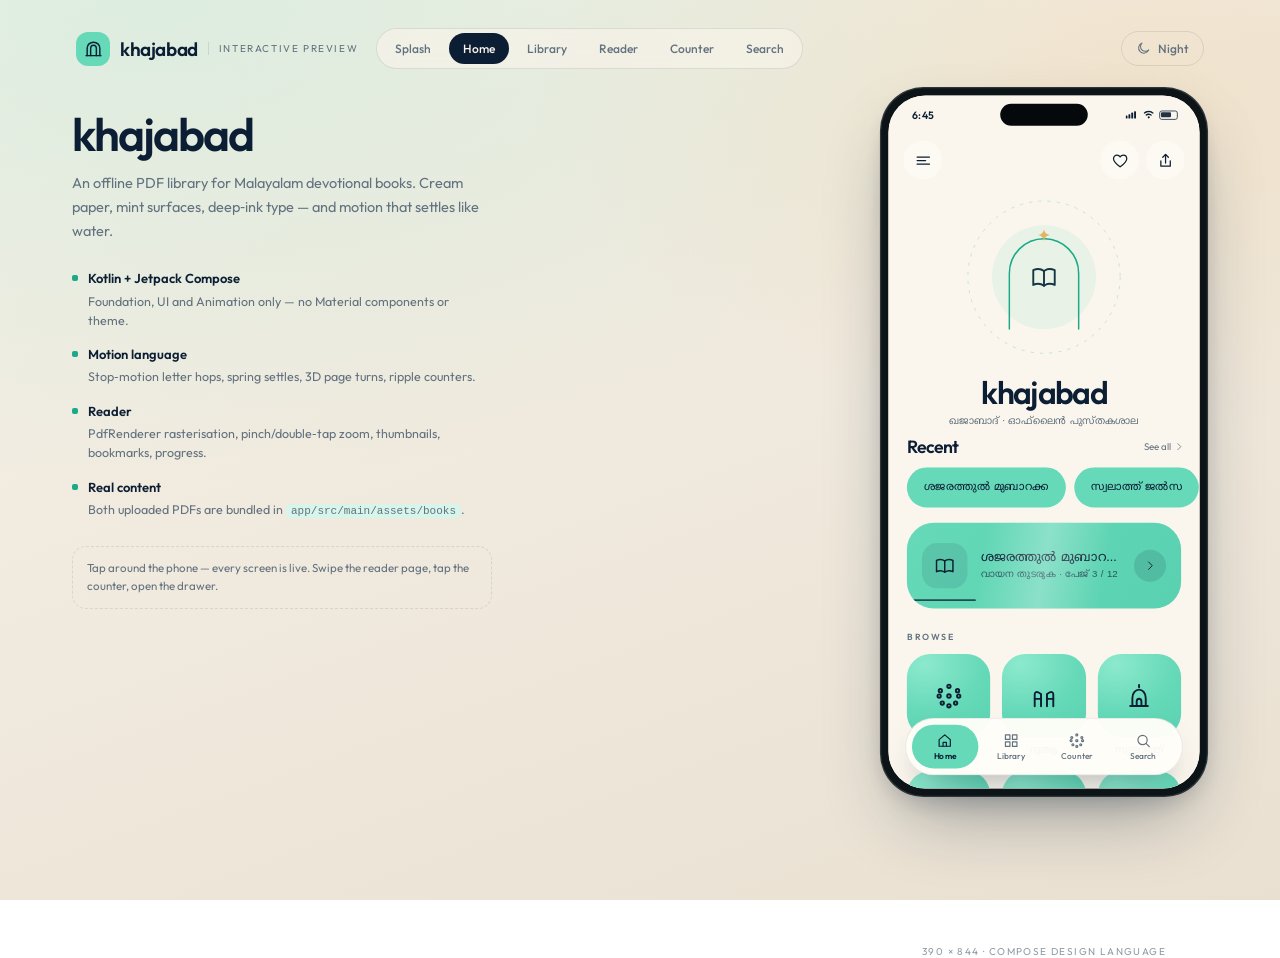
==== preview/index.html @ 1245b151 "khajabad: Compose PDF reader — design system, splash, home, library, reader, counter, search + inter" ====
<!DOCTYPE html>
<html lang="en">
<head>
<meta charset="utf-8" />
<meta name="viewport" content="width=device-width, initial-scale=1" />
<title>khajabad — interactive preview</title>
<link rel="stylesheet" href="styles.css" />
</head>
<body>

<div class="stage">
  <header class="topbar">
    <div class="brand">
      <span class="brand-mark" aria-hidden="true">
        <svg viewBox="0 0 24 24"><path d="M4 21V11.4C4 7.3 7.6 4 12 4s8 3.3 8 7.4V21"/><path d="M8.4 21v-9.2c0-2.2 1.6-4 3.6-4s3.6 1.8 3.6 4V21"/><path d="M2.6 21h18.8"/></svg>
      </span>
      <span class="brand-name">khajabad</span>
      <span class="brand-tag">interactive preview</span>
    </div>

    <nav class="screens" id="screenNav">
      <button data-screen="splash">Splash</button>
      <button data-screen="home" class="on">Home</button>
      <button data-screen="library">Library</button>
      <button data-screen="reader">Reader</button>
      <button data-screen="counter">Counter</button>
      <button data-screen="search">Search</button>
    </nav>

    <button class="theme-btn" id="themeBtn" title="Toggle theme">
      <svg viewBox="0 0 24 24"><path d="M20.4 14.2a8.4 8.4 0 1 1-10.9-10.9 7 7 0 0 0 10.9 10.9Z"/></svg>
      <span>Night</span>
    </button>
  </header>

  <div class="stage-body">
    <aside class="notes">
      <h1>khajabad</h1>
      <p class="lede">An offline PDF library for Malayalam devotional books. Cream paper, mint surfaces, deep‑ink type — and motion that settles like water.</p>

      <ul class="specs">
        <li><b>Kotlin + Jetpack Compose</b><span>Foundation, UI and Animation only — no Material components or theme.</span></li>
        <li><b>Motion language</b><span>Stop‑motion letter hops, spring settles, 3D page turns, ripple counters.</span></li>
        <li><b>Reader</b><span>PdfRenderer rasterisation, pinch/double‑tap zoom, thumbnails, bookmarks, progress.</span></li>
        <li><b>Real content</b><span>Both uploaded PDFs are bundled in <code>app/src/main/assets/books</code>.</span></li>
      </ul>

      <p class="hint">Tap around the phone — every screen is live. Swipe the reader page, tap the counter, open the drawer.</p>
    </aside>

    <div class="device-wrap">
      <div class="device" id="device">
        <div class="hardware-notch"></div>
        <div class="viewport" id="viewport">

          <div class="statusbar">
            <span class="time">6:45</span>
            <span class="sb-right">
              <svg viewBox="0 0 20 12" class="sb-icon"><rect x="0" y="7" width="3" height="5" rx="1"/><rect x="4.5" y="5" width="3" height="7" rx="1"/><rect x="9" y="2.5" width="3" height="9.5" rx="1"/><rect x="13.5" y="0.5" width="3" height="11.5" rx="1"/></svg>
              <svg viewBox="0 0 16 12" class="sb-icon"><path d="M8 10.6a1.3 1.3 0 1 0 0-2.6 1.3 1.3 0 0 0 0 2.6Zm0-4.4c1.2 0 2.3.4 3.2 1.2l1-1.1A6.5 6.5 0 0 0 8 4.4c-1.6 0-3.1.6-4.2 1.9l1 1.1c.9-.8 2-1.2 3.2-1.2Zm0-3.5c2.1 0 4 .8 5.4 2.1l1-1.1A9.5 9.5 0 0 0 8 .9C5.4.9 3 1.9 1.6 3.7l1 1.1C4 3.5 5.9 2.7 8 2.7Z"/></svg>
              <span class="battery"><i></i></span>
            </span>
          </div>

          <!-- ============================ SPLASH ============================ -->
          <section class="screen splash on" id="screen-splash">
            <div class="glow"></div>
            <div class="embers" id="embers"></div>
            <div class="splash-inner">
              <div class="mark">
                <svg class="mark-arch" viewBox="0 0 140 140">
                  <path class="arch-path" d="M29 126V66c0-22.6 18.3-41 41-41s41 18.4 41 41v60"/>
                  <circle class="halo" cx="70" cy="70" r="52"/>
                  <path class="sheen-path" d="M-30 130 L70 30 L170 130 Z"/>
                </svg>
                <svg class="mark-book" viewBox="0 0 24 24"><path d="M3 6.2c3.5-1.6 6.5-1.2 9 0.6 2.5-1.8 5.5-2.2 9-0.6v12.4c-3.5-1.6-6.5-1.2-9 0.6-2.5-1.8-5.5-2.2-9-0.6Z"/><path d="M12 6.8v12.4"/></svg>
                <svg class="mark-star" viewBox="0 0 24 24"><path d="M12 2.6c.9 5.5 3.9 8.5 9.4 9.4-5.5.9-8.5 3.9-9.4 9.4-.9-5.5-3.9-8.5-9.4-9.4 5.5-.9 8.5-3.9 9.4-9.4Z"/></svg>
              </div>
              <div class="wordmark" id="wordmark" aria-label="khajabad"></div>
              <div class="splash-sub mal">ഖജാബാദ്</div>
              <div class="splash-kicker">OFFLINE PDF LIBRARY</div>
            </div>
            <div class="splash-progress"><i></i></div>
          </section>

          <!-- ============================= HOME ============================= -->
          <section class="screen home" id="screen-home">
            <div class="appbar">
              <button class="icon-btn" id="menuBtn" aria-label="Menu">
                <svg viewBox="0 0 24 24"><path d="M3.6 7.2h16.8"/><path d="M3.6 12h11.6"/><path d="M3.6 16.8h16.8"/></svg>
              </button>
              <span class="spacer"></span>
              <button class="icon-btn" id="heartBtn" aria-label="Saved pages">
                <svg viewBox="0 0 24 24"><path d="M12 20.5c-3.4-2.6-9-6.6-9-11.1 0-2.8 2.1-4.9 4.8-4.9 1.8 0 3.4 1 4.2 2.5.8-1.5 2.4-2.5 4.2-2.5 2.7 0 4.8 2.1 4.8 4.9 0 4.5-5.6 8.5-9 11.1Z"/></svg>
              </button>
              <button class="icon-btn" id="shareBtn" aria-label="Share">
                <svg viewBox="0 0 24 24"><path d="M12 15.4V3.8"/><path d="M8.2 7.4 12 3.6l3.8 3.8"/><path d="M5.6 12.4v7.2h12.8v-7.2"/></svg>
              </button>
            </div>

            <div class="scroller" id="homeScroll">
              <div class="hero">
                <div class="hero-mark">
                  <svg class="hero-orbit" viewBox="0 0 280 280">
                    <circle cx="140" cy="140" r="123" class="orbit"/>
                    <path class="hero-halo" d="M140 140m-84 0a84 84 0 1 0 168 0a84 84 0 1 0-168 0"/>
                    <path class="hero-arch" d="M84 224V134c0-31 25-56 56-56s56 25 56 56v90" />
                  </svg>
                  <svg class="hero-book" viewBox="0 0 24 24"><path d="M3 6.2c3.5-1.6 6.5-1.2 9 .6 2.5-1.8 5.5-2.2 9-.6v12.4c-3.5-1.6-6.5-1.2-9 .6-2.5-1.8-5.5-2.2-9-.6Z"/><path d="M12 6.8v12.4"/></svg>
                  <svg class="hero-star" viewBox="0 0 24 24"><path d="M12 2.6c.9 5.5 3.9 8.5 9.4 9.4-5.5.9-8.5 3.9-9.4 9.4-.9-5.5-3.9-8.5-9.4-9.4 5.5-.9 8.5-3.9 9.4-9.4Z"/></svg>
                </div>
                <div class="hero-word">khajabad</div>
                <div class="hero-sub mal">ഖജാബാദ് · ഓഫ്‍ലൈൻ പുസ്തകശാല</div>
              </div>

              <div class="row-head">
                <h2>Recent</h2>
                <button class="link" data-go="library">See all
                  <svg viewBox="0 0 24 24"><path d="M9.4 5.4 16 12l-6.6 6.6"/></svg>
                </button>
              </div>

              <div class="chips" id="recentChips"></div>

              <div class="featured" id="featuredCard" data-book="shajarath">
                <div class="featured-icon">
                  <svg viewBox="0 0 24 24"><path d="M3 6.2c3.5-1.6 6.5-1.2 9 .6 2.5-1.8 5.5-2.2 9-.6v12.4c-3.5-1.6-6.5-1.2-9 .6-2.5-1.8-5.5-2.2-9-.6Z"/><path d="M12 6.8v12.4"/></svg>
                </div>
                <div class="featured-body">
                  <div class="featured-title mal" id="featuredTitle">ശജരത്തുൽ മുബാറക്ക</div>
                  <div class="featured-meta mal" id="featuredMeta">വായന തുടരുക · പേജ് 3 / 12</div>
                </div>
                <div class="featured-go">
                  <svg viewBox="0 0 24 24"><path d="M9.4 5.4 16 12l-6.6 6.6"/></svg>
                </div>
                <i class="featured-progress" id="featuredProgress"></i>
              </div>

              <div class="kicker">BROWSE</div>
              <div class="grid" id="categoryGrid"></div>

              <div class="foot">
                <svg viewBox="0 0 24 24" class="foot-star"><path d="M12 2.6c.9 5.5 3.9 8.5 9.4 9.4-5.5.9-8.5 3.9-9.4 9.4-.9-5.5-3.9-8.5-9.4-9.4 5.5-.9 8.5-3.9 9.4-9.4Z"/></svg>
                <div>KHAJABAD · ഓഫ്‍ലൈൻ വായന</div>
              </div>
            </div>
          </section>

          <!-- ============================ LIBRARY ============================ -->
          <section class="screen library" id="screen-library">
            <div class="scroller pad">
              <div class="lib-head">
                <div>
                  <h1>Library</h1>
                  <p class="mal">2 പുസ്തകങ്ങൾ · ഓഫ്‍ലൈൻ</p>
                </div>
                <button class="fab" id="importBtn" aria-label="Add PDF">
                  <svg viewBox="0 0 24 24"><path d="M12 5.4v13.2"/><path d="M5.4 12h13.2"/></svg>
                </button>
              </div>
              <div class="rule"></div>

              <button class="saved-card" data-go="bookmarks">
                <span class="saved-ico"><svg viewBox="0 0 24 24"><path d="M6.6 3.8h10.8v16.6L12 16.2l-5.4 4.2Z"/></svg></span>
                <span class="saved-body">
                  <b class="mal">സേവ് ചെയ്ത പേജുകൾ</b>
                  <em class="mal" id="savedCount">ഇനിയും ഒന്നും സേവ് ചെയ്തിട്ടില്ല</em>
                </span>
                <svg viewBox="0 0 24 24" class="chev"><path d="M9.4 5.4 16 12l-6.6 6.6"/></svg>
              </button>

              <div id="libList"></div>

              <button class="import-card" id="importCard">
                <span class="import-ico"><svg viewBox="0 0 24 24"><path d="M12 5.4v13.2"/><path d="M5.4 12h13.2"/></svg></span>
                <span>
                  <b class="mal">PDF ചേർക്കുക</b>
                  <em class="mal">ഫോണിൽ നിന്ന് ഒരു പുസ്തകം തിരഞ്ഞെടുക്കുക</em>
                </span>
              </button>
            </div>
          </section>

          <!-- ============================= READER ============================= -->
          <section class="screen reader" id="screen-reader">
            <div class="reader-top" id="readerTop">
              <button class="r-btn" id="readerBack" aria-label="Back">
                <svg viewBox="0 0 24 24"><path d="M14.4 4.6 6.8 12l7.6 7.4"/></svg>
              </button>
              <div class="reader-title">
                <b class="mal" id="readerBookTitle">ശജരത്തുൽ മുബാറക്ക</b>
                <em id="readerPageLabel">പേജ് 3 / 12</em>
              </div>
              <button class="r-btn" id="bookmarkBtn" aria-label="Bookmark">
                <svg viewBox="0 0 24 24"><path d="M6.6 3.8h10.8v16.6L12 16.2l-5.4 4.2Z"/></svg>
              </button>
              <button class="r-btn" id="nightBtn" aria-label="Night mode">
                <svg viewBox="0 0 24 24"><circle cx="12" cy="12" r="4.4"/><path d="M12 2.8v2M12 19.2v2M2.8 12h2M19.2 12h2M5.6 5.6l1.4 1.4M17 17l1.4 1.4M18.4 5.6 17 7M7 17l-1.4 1.4"/></svg>
              </button>
              <button class="r-btn" id="thumbsBtn" aria-label="Pages">
                <svg viewBox="0 0 24 24"><path d="M3.8 3.8h6.4v6.4H3.8zM13.8 3.8h6.4v6.4h-6.4zM3.8 13.8h6.4v6.4H3.8zM13.8 13.8h6.4v6.4h-6.4z"/></svg>
              </button>
            </div>

            <div class="page-stage" id="pageStage">
              <div class="page-card" id="pageCard">
                <img id="pageImg" alt="book page" />
                <div class="page-shine"></div>
              </div>
            </div>

            <div class="reader-bottom" id="readerBottom">
              <div class="reader-controls">
                <button class="r-btn round" id="prevBtn" aria-label="Previous">
                  <svg viewBox="0 0 24 24"><path d="M14.4 4.6 6.8 12l7.6 7.4"/></svg>
                </button>
                <div class="scrub" id="scrub">
                  <span class="scrub-track"></span>
                  <span class="scrub-fill" id="scrubFill"></span>
                  <span class="scrub-thumb" id="scrubThumb"></span>
                </div>
                <button class="r-btn round" id="nextBtn" aria-label="Next">
                  <svg viewBox="0 0 24 24"><path d="M9.4 5.4 16 12l-6.6 6.6"/></svg>
                </button>
              </div>
              <div class="reader-meta">
                <span id="readerFoot">SWALATH JALSAH · പേജ് 3 / 12</span>
              </div>
            </div>

            <div class="reader-progress"><i id="readerProgress"></i></div>
          </section>

          <!-- ============================ COUNTER ============================ -->
          <section class="screen counter" id="screen-counter">
            <div class="scroller pad">
              <div class="lib-head">
                <div>
                  <h1>Counter</h1>
                  <p class="mal">ദിക്ർ കൗണ്ടർ · ഓഫ്‍ലൈൻ</p>
                </div>
                <button class="icon-btn soft" id="resetBtn" aria-label="Reset">
                  <svg viewBox="0 0 24 24"><path d="M19.6 12a7.6 7.6 0 1 1-3-6.1"/><path d="M6.4 2.6v3.8h3.8"/></svg>
                </button>
              </div>

              <div class="count-stage">
                <svg class="count-ring" viewBox="0 0 292 292">
                  <circle cx="146" cy="146" r="115" class="ring-glow"/>
                  <circle cx="146" cy="146" r="115" class="ring-track"/>
                  <circle cx="146" cy="146" r="115" class="ring-fill" id="ringFill"/>
                </svg>
                <div class="ripples" id="ripples"></div>
                <button class="tap-surface" id="tapSurface">
                  <span class="count-num" id="countNum">0</span>
                  <span class="count-sub" id="countSub">0 / 33</span>
                  <span class="tap-hint mal">ടാപ്പ് ചെയ്യുക</span>
                </button>
              </div>

              <div class="cycle-label mal" id="cycleLabel">സൈക്കിൾ 1 · 33 എണ്ണം</div>

              <div class="presets" id="presets">
                <button data-target="33" class="on">33</button>
                <button data-target="99">99</button>
                <button data-target="100">100</button>
                <button data-target="0">∞</button>
              </div>

              <div class="counter-actions">
                <button class="action" id="undoBtn">
                  <svg viewBox="0 0 24 24"><path d="M5.4 12h13.2"/></svg>
                  <span class="mal">ഒന്ന് കുറയ്ക്കുക</span>
                </button>
                <button class="action filled" id="resetBtn2">
                  <svg viewBox="0 0 24 24"><path d="M19.6 12a7.6 7.6 0 1 1-3-6.1"/><path d="M6.4 2.6v3.8h3.8"/></svg>
                  <span class="mal">പുനഃസജ്ജമാക്കുക</span>
                </button>
              </div>
            </div>
          </section>

          <!-- ============================= SEARCH ============================= -->
          <section class="screen search" id="screen-search">
            <div class="scroller pad">
              <h1>Search</h1>
              <p class="mal muted">പുസ്തകങ്ങൾ, പേജുകൾ, ബുക്ക്മാർക്കുകൾ</p>

              <div class="search-field" id="searchField">
                <svg viewBox="0 0 24 24"><circle cx="11" cy="11" r="6.6"/><path d="M15.9 15.9 20.6 20.6"/></svg>
                <input id="searchInput" class="mal" placeholder="തിരയുക…" autocomplete="off" />
                <button class="clear-btn" id="clearSearch" aria-label="Clear">
                  <svg viewBox="0 0 24 24"><path d="M5.6 5.6 18.4 18.4"/><path d="M18.4 5.6 5.6 18.4"/></svg>
                </button>
              </div>

              <div id="searchBody"></div>
            </div>
          </section>

          <!-- ============================ BOOKMARKS ============================ -->
          <section class="screen bookmarks" id="screen-bookmarks">
            <div class="scroller pad">
              <div class="lib-head">
                <div class="with-back">
                  <button class="icon-btn soft" data-go="library" aria-label="Back">
                    <svg viewBox="0 0 24 24"><path d="M14.4 4.6 6.8 12l7.6 7.4"/></svg>
                  </button>
                  <div>
                    <h1 class="small-h">Saved pages</h1>
                    <p class="mal muted" id="bmCount">0 ബുക്ക്മാർക്കുകൾ</p>
                  </div>
                </div>
              </div>
              <div id="bookmarkList"></div>
            </div>
          </section>

          <!-- ======================= BOTTOM BAR ======================= -->
          <nav class="tabbar" id="tabbar">
            <span class="tab-indicator" id="tabIndicator"></span>
            <button data-tab="home" class="tab on">
              <svg viewBox="0 0 24 24"><path d="M4 10.6 12 3.8l8 6.8V20H4Z"/><path d="M9.6 20v-5.6h4.8V20"/></svg>
              <span>Home</span>
            </button>
            <button data-tab="library" class="tab">
              <svg viewBox="0 0 24 24"><path d="M3.8 3.8h6.4v6.4H3.8zM13.8 3.8h6.4v6.4h-6.4zM3.8 13.8h6.4v6.4H3.8zM13.8 13.8h6.4v6.4h-6.4z"/></svg>
              <span>Library</span>
            </button>
            <button data-tab="counter" class="tab">
              <svg viewBox="0 0 24 24"><circle cx="12" cy="3.8" r="1.4"/><circle cx="19.2" cy="7.5" r="1.4"/><circle cx="20.2" cy="12" r="1.4"/><circle cx="17.6" cy="17.9" r="1.4"/><circle cx="12" cy="20.2" r="1.4"/><circle cx="6.4" cy="17.9" r="1.4"/><circle cx="3.8" cy="12" r="1.4"/><circle cx="4.8" cy="7.5" r="1.4"/><circle cx="12" cy="12" r="1.5"/></svg>
              <span>Counter</span>
            </button>
            <button data-tab="search" class="tab">
              <svg viewBox="0 0 24 24"><circle cx="11" cy="11" r="6.6"/><path d="M15.9 15.9 20.6 20.6"/></svg>
              <span>Search</span>
            </button>
          </nav>

          <!-- ======================= DRAWER ======================= -->
          <div class="drawer-scrim" id="drawerScrim"></div>
          <aside class="drawer" id="drawer">
            <div class="drawer-brand">
              <span class="drawer-mark"><svg viewBox="0 0 24 24"><path d="M3 6.2c3.5-1.6 6.5-1.2 9 .6 2.5-1.8 5.5-2.2 9-.6v12.4c-3.5-1.6-6.5-1.2-9 .6-2.5-1.8-5.5-2.2-9-.6Z"/><path d="M12 6.8v12.4"/></svg></span>
              <span>
                <b>khajabad</b>
                <em class="mal">ഓഫ്‍ലൈൻ പുസ്തകശാല</em>
              </span>
            </div>
            <div class="kicker tiny">LIBRARY</div>
            <button class="drawer-item on" data-go="home">
              <span class="di-ico"><svg viewBox="0 0 24 24"><path d="M4 10.6 12 3.8l8 6.8V20H4Z"/><path d="M9.6 20v-5.6h4.8V20"/></svg></span>
              <span class="di-body"><b>Home</b><em class="mal">ഹോം</em></span>
              <i class="dot"></i>
            </button>
            <button class="drawer-item" data-go="library">
              <span class="di-ico"><svg viewBox="0 0 24 24"><path d="M3.8 3.8h6.4v6.4H3.8zM13.8 3.8h6.4v6.4h-6.4zM3.8 13.8h6.4v6.4H3.8zM13.8 13.8h6.4v6.4h-6.4z"/></svg></span>
              <span class="di-body"><b>Library</b><em class="mal">2 പുസ്തകങ്ങൾ</em></span>
            </button>
            <button class="drawer-item" data-go="bookmarks">
              <span class="di-ico"><svg viewBox="0 0 24 24"><path d="M6.6 3.8h10.8v16.6L12 16.2l-5.4 4.2Z"/></svg></span>
              <span class="di-body"><b>Saved pages</b><em class="mal">ബുക്ക്മാർക്കുകൾ</em></span>
            </button>
            <button class="drawer-item" data-go="counter">
              <span class="di-ico"><svg viewBox="0 0 24 24"><circle cx="12" cy="3.8" r="1.4"/><circle cx="19.2" cy="7.5" r="1.4"/><circle cx="20.2" cy="12" r="1.4"/><circle cx="17.6" cy="17.9" r="1.4"/><circle cx="12" cy="20.2" r="1.4"/><circle cx="6.4" cy="17.9" r="1.4"/><circle cx="3.8" cy="12" r="1.4"/><circle cx="4.8" cy="7.5" r="1.4"/></svg></span>
              <span class="di-body"><b>Counter</b><em class="mal">ദിക്ർ കൗണ്ടർ</em></span>
            </button>
            <button class="drawer-item" data-go="search">
              <span class="di-ico"><svg viewBox="0 0 24 24"><circle cx="11" cy="11" r="6.6"/><path d="M15.9 15.9 20.6 20.6"/></svg></span>
              <span class="di-body"><b>Search</b><em class="mal">വേഗത്തിൽ കണ്ടെത്തുക</em></span>
            </button>

            <div class="rule"></div>

            <button class="drawer-toggle" id="drawerNight">
              <svg viewBox="0 0 24 24" class="di-ico-svg"><path d="M20.4 14.2a8.4 8.4 0 1 1-10.9-10.9 7 7 0 0 0 10.9 10.9Z"/></svg>
              <span>Night reading</span>
              <span class="switch" id="drawerSwitch"><i></i></span>
            </button>

            <span class="spacer-flex"></span>

            <div class="drawer-foot">
              <div class="df-head">
                <svg viewBox="0 0 24 24"><path d="M12 2.6c.9 5.5 3.9 8.5 9.4 9.4-5.5.9-8.5 3.9-9.4 9.4-.9-5.5-3.9-8.5-9.4-9.4 5.5-.9 8.5-3.9 9.4-9.4Z"/></svg>
                khajabad · v1.0
              </div>
              <p class="mal">ഇന്റർനെറ്റ് ഇല്ലാതെയും വായിക്കാം. നിങ്ങളുടെ പുസ്തകങ്ങൾ ഫോണിൽ തന്നെ സുരക്ഷിതം.</p>
            </div>
          </aside>

          <!-- ======================= THUMBNAIL SHEET ======================= -->
          <div class="sheet-scrim" id="sheetScrim"></div>
          <div class="sheet" id="sheet">
            <div class="sheet-head">
              <b class="mal">പേജുകൾ</b>
              <span id="sheetCount">12</span>
            </div>
            <div class="thumbs" id="thumbs"></div>
          </div>

          <div class="toast" id="toast"></div>
        </div>
      </div>
      <p class="device-caption">390 × 844 · Compose design language</p>
    </div>
  </div>
</div>

<script src="app.js"></script>
</body>
</html>
---- preview/styles.css ----
/* ============================================================
   khajabad — design system preview
   Hand-written CSS, no frameworks, no Material.
   ============================================================ */

@font-face {
  font-family: 'Outfit';
  src: url('fonts/outfit-var.woff2') format('woff2');
  font-weight: 100 900;
  font-display: swap;
}
@font-face {
  font-family: 'Mal';
  src: url('fonts/noto-malayalam-var.woff2') format('woff2');
  font-weight: 100 900;
  font-display: swap;
}
@font-face {
  font-family: 'MalLat';
  src: url('fonts/noto-latin-var.woff2') format('woff2');
  font-weight: 100 900;
  font-display: swap;
}

:root {
  --paper: #fbf6ed;
  --paper-alt: #f4ecdf;
  --card: #fffdf8;
  --ink: #0b1e33;
  --ink-soft: #63727f;
  --mint: #65d9b8;
  --mint-deep: #1ba98a;
  --mint-soft: #d7f5ea;
  --gold: #e5b364;
  --line: rgba(11, 30, 51, 0.09);
  --on-mint: #0b1e33;
  --scrim: #04121a;
  --stage-a: #f7f2e9;
  --stage-b: #e9e0d1;
  --stage-ink: #0b1e33;
  --stage-soft: #63727f;
  --hair: rgba(11, 30, 51, 0.10);
  --shadow: 0 40px 90px -30px rgba(11, 30, 51, 0.45), 0 12px 30px -12px rgba(11, 30, 51, 0.25);
  --spring: cubic-bezier(0.22, 1, 0.36, 1);
  --snap: cubic-bezier(0.4, 0, 0.2, 1);
}

html.dark {
  --paper: #07151a;
  --paper-alt: #0b2028;
  --card: #0e2530;
  --ink: #f3efe5;
  --ink-soft: #9aaeb2;
  --mint: #5fd8b6;
  --mint-deep: #3ad6ae;
  --mint-soft: #103a33;
  --gold: #eac57d;
  --line: rgba(255, 255, 255, 0.12);
  --stage-a: #0a1419;
  --stage-b: #050c10;
  --stage-ink: #f3efe5;
  --stage-soft: #8fa3a8;
  --hair: rgba(255, 255, 255, 0.12);
  --shadow: 0 50px 100px -40px rgba(0, 0, 0, 0.85);
}

* { box-sizing: border-box; -webkit-tap-highlight-color: transparent; }

html, body {
  margin: 0;
  min-height: 100%;
  font-family: 'Outfit', system-ui, -apple-system, sans-serif;
  color: var(--stage-ink);
  background:
    radial-gradient(120% 90% at 12% 0%, rgba(101, 217, 184, 0.18), transparent 60%),
    radial-gradient(90% 70% at 90% 10%, rgba(229, 179, 100, 0.16), transparent 55%),
    linear-gradient(160deg, var(--stage-a), var(--stage-b));
  background-attachment: fixed;
  transition: background 0.5s var(--snap), color 0.4s;
}

.mal { font-family: 'Mal', 'Noto Sans Malayalam', sans-serif; }
.muted { color: var(--ink-soft); }
.spacer { flex: 1; }
.spacer-flex { flex: 1; }
button { font: inherit; color: inherit; border: 0; background: none; padding: 0; cursor: pointer; }
svg { fill: none; stroke: currentColor; stroke-width: 1.7; stroke-linecap: round; stroke-linejoin: round; }

/* ------------------------------------------------------------ stage */

.stage { max-width: 1180px; margin: 0 auto; padding: 22px 22px 40px; }

.topbar {
  display: flex;
  align-items: center;
  gap: 18px;
  padding: 6px 4px 18px;
  flex-wrap: wrap;
}

.brand { display: flex; align-items: center; gap: 10px; }
.brand-mark {
  width: 34px; height: 34px; border-radius: 12px;
  background: var(--mint); color: var(--on-mint);
  display: grid; place-items: center;
}
.brand-mark svg { width: 19px; height: 19px; stroke-width: 1.8; }
.brand-name { font-weight: 600; letter-spacing: -0.4px; font-size: 19px; }
.brand-tag {
  font-size: 10px; letter-spacing: 1.6px; text-transform: uppercase;
  color: var(--stage-soft); padding-left: 10px; border-left: 1px solid var(--hair);
}

.screens {
  display: flex; gap: 4px; padding: 4px;
  border-radius: 100px; border: 1px solid var(--hair);
  background: var(--stage-a);
  background: color-mix(in srgb, var(--stage-a) 70%, transparent);
  backdrop-filter: blur(12px);
  overflow-x: auto; scrollbar-width: none;
}
.screens::-webkit-scrollbar { display: none; }
.screens button {
  padding: 8px 14px; border-radius: 100px; font-size: 12px; font-weight: 500;
  color: var(--stage-soft); white-space: nowrap; transition: all 0.25s var(--snap);
}
.screens button:hover { color: var(--stage-ink); }
.screens button.on { background: var(--ink); color: var(--paper); }

.theme-btn {
  margin-left: auto; display: flex; align-items: center; gap: 7px;
  padding: 9px 14px; border-radius: 100px; font-size: 12px; font-weight: 500;
  border: 1px solid var(--hair); color: var(--stage-soft);
  transition: all 0.25s var(--snap);
}
.theme-btn svg { width: 15px; height: 15px; }
.theme-btn:hover { color: var(--stage-ink); border-color: var(--mint-deep); }

.stage-body {
  display: grid;
  grid-template-columns: minmax(260px, 1fr) auto;
  gap: 48px;
  align-items: start;
}

.notes { padding-top: 26px; max-width: 420px; }
.notes h1 { font-size: 46px; line-height: 0.95; letter-spacing: -2px; margin: 0 0 14px; font-weight: 600; }
.lede { font-size: 14.5px; line-height: 1.65; color: var(--stage-soft); margin: 0 0 26px; }
.specs { list-style: none; margin: 0; padding: 0; display: grid; gap: 14px; }
.specs li {
  display: grid; gap: 3px; padding-left: 16px; position: relative;
  font-size: 12.5px; line-height: 1.55; color: var(--stage-soft);
}
.specs li::before {
  content: ''; position: absolute; left: 0; top: 7px;
  width: 6px; height: 6px; border-radius: 2px; background: var(--mint-deep);
}
.specs b { color: var(--stage-ink); font-weight: 600; font-size: 13px; }
.specs code { font-size: 11px; background: var(--mint-soft); padding: 1px 5px; border-radius: 5px; }
.hint {
  margin-top: 26px; font-size: 11.5px; line-height: 1.6; color: var(--stage-soft);
  padding: 12px 14px; border-radius: 14px; border: 1px dashed var(--hair);
}

.device-wrap { display: flex; flex-direction: column; align-items: center; }
.device {
  width: 390px; height: 844px;
  border-radius: 52px;
  background: #0c1418;
  padding: 10px;
  position: relative;
  box-shadow: var(--shadow), inset 0 0 0 1.5px rgba(255, 255, 255, 0.14);
  transform-origin: top center;
  flex: none;
}
.hardware-notch {
  position: absolute; top: 20px; left: 50%; transform: translateX(-50%);
  width: 104px; height: 26px; border-radius: 100px; background: #05090b; z-index: 60;
}
.viewport {
  position: relative; width: 100%; height: 100%;
  border-radius: 44px; overflow: hidden;
  background: var(--paper);
  isolation: isolate;
  transition: background 0.4s var(--snap);
}
.device-caption {
  margin: 14px 0 0; font-size: 10px; letter-spacing: 1.4px; text-transform: uppercase;
  color: var(--stage-soft); opacity: 0.7;
}

/* ------------------------------------------------------------ status bar */

.viewport.dark-status .statusbar { color: #f1ede3; }
.viewport.dark-status .battery { border-color: #f1ede3; }
.viewport.dark-status .battery i { background: #f1ede3; }

.statusbar {
  position: absolute; inset: 0 0 auto 0; height: 46px; z-index: 50;
  display: flex; align-items: center; justify-content: space-between;
  padding: 0 26px 0 28px; color: var(--ink);
  font-size: 12.5px; font-weight: 600; letter-spacing: 0.2px;
  pointer-events: none;
}
.sb-right { display: flex; align-items: center; gap: 5px; }
.sb-icon { width: 15px; height: 12px; stroke: none; fill: currentColor; }
.battery {
  width: 22px; height: 11px; border-radius: 3px; border: 1.3px solid currentColor;
  display: inline-block; padding: 1.3px; opacity: 0.9;
}
.battery i { display: block; height: 100%; width: 68%; border-radius: 1.4px; background: currentColor; }

/* ------------------------------------------------------------ screens */

.screen {
  position: absolute; inset: 0;
  display: flex; flex-direction: column;
  opacity: 0; visibility: hidden; pointer-events: none;
  transform: translateY(12px) scale(0.992);
  transition: opacity 0.3s var(--snap), transform 0.42s var(--spring), visibility 0.3s;
  background: var(--paper);
  color: var(--ink);
}
.screen.on { opacity: 1; visibility: visible; pointer-events: auto; transform: none; }
.screen.splash, .screen.reader { padding: 0; }
.screen > .appbar:first-child,
.screen > .scroller:first-child,
.screen > .lib-head:first-child { margin-top: 46px; }

.scroller {
  flex: 1; overflow-y: auto; overflow-x: hidden;
  scrollbar-width: none; -webkit-overflow-scrolling: touch;
  padding-bottom: 112px;
}
.scroller::-webkit-scrollbar { display: none; }
.scroller.pad { padding: 0 22px 118px; }

.appbar {
  display: flex; align-items: center; gap: 8px;
  padding: 8px 18px 4px;
}
.icon-btn {
  width: 46px; height: 46px; border-radius: 50%;
  display: grid; place-items: center;
  color: var(--ink);
  background: var(--card);
  background: color-mix(in srgb, var(--card) 62%, transparent);
  transition: transform 0.2s var(--spring), background 0.2s;
}
.icon-btn svg { width: 21px; height: 21px; }
.icon-btn:active { transform: scale(0.92); }
.icon-btn:hover { background: var(--card); }
.icon-btn.soft { background: var(--card); border: 1px solid var(--line); }

/* ------------------------------------------------------------ splash */

.splash {
  align-items: center; justify-content: center;
  background: var(--paper);
}
.splash .glow {
  position: absolute; inset: 0;
  background: radial-gradient(46% 36% at 50% 42%, rgba(101, 217, 184, 0.36), transparent 70%);
  animation: glowIn 1.6s var(--spring) both;
}
@keyframes glowIn { from { opacity: 0; transform: scale(0.9); } to { opacity: 1; transform: none; } }

.embers { position: absolute; inset: 0; pointer-events: none; }
.embers i {
  position: absolute; width: 3px; height: 3px; border-radius: 50%;
  background: var(--mint-deep); opacity: 0;
  animation: rise 9s linear infinite;
}
@keyframes rise {
  0% { transform: translateY(0) scale(0.8); opacity: 0; }
  15% { opacity: 0.55; }
  70% { opacity: 0.3; }
  100% { transform: translateY(-460px) scale(1.1); opacity: 0; }
}

.splash-inner { position: relative; display: flex; flex-direction: column; align-items: center; z-index: 2; }

.mark { position: relative; width: 152px; height: 152px; display: grid; place-items: center; }
.mark-arch { position: absolute; inset: 0; width: 100%; height: 100%; overflow: visible; }
.arch-path {
  fill: none; stroke: var(--mint-deep); stroke-width: 2.6px; stroke-linecap: round;
  stroke-dasharray: 420; stroke-dashoffset: 420;
  animation: drawArch 1s var(--spring) 0.1s forwards;
}
@keyframes drawArch { to { stroke-dashoffset: 0; } }
.halo { fill: rgba(101, 217, 184, 0.10); stroke: none; transform-origin: center; animation: breathe 4.4s ease-in-out infinite; }
@keyframes breathe { 0%, 100% { transform: scale(0.9); } 50% { transform: scale(1); } }
.sheen-path { fill: rgba(255, 255, 255, 0.35); stroke: none; opacity: 0; }
.mark.sheen .sheen-path { animation: sheen 1.4s ease-in-out 0.7s; }
@keyframes sheen { 0% { opacity: 0; transform: translateX(-140px); } 40% { opacity: 1; } 100% { opacity: 0; transform: translateX(140px); } }

.mark-book {
  width: 50px; height: 50px; color: var(--ink); stroke-width: 1.6;
  opacity: 0; animation: popIn 0.5s var(--spring) 0.55s forwards;
}
@keyframes popIn { from { opacity: 0; transform: scale(0.7); } to { opacity: 1; transform: none; } }

.mark-star {
  position: absolute; top: -2px; width: 22px; height: 22px;
  color: var(--gold); fill: currentColor; stroke: none;
  opacity: 0; animation: starIn 0.6s var(--spring) 0.95s forwards;
}
@keyframes starIn {
  from { opacity: 0; transform: translateY(10px) rotate(-40deg); }
  to { opacity: 1; transform: none; }
}

.wordmark { display: flex; margin-top: 26px; font-size: 45px; font-weight: 600; letter-spacing: -1.6px; color: var(--ink); }
.wordmark span {
  display: inline-block; opacity: 0;
  animation: letterHop 0.62s var(--spring) both;
}
@keyframes letterHop {
  0% { opacity: 0; transform: translateY(20px); }
  20% { opacity: 0.28; transform: translateY(13px); }
  34% { opacity: 0.28; transform: translateY(13px); }
  54% { opacity: 0.72; transform: translateY(6px); }
  68% { opacity: 0.72; transform: translateY(6px); }
  100% { opacity: 1; transform: none; }
}
.splash-sub {
  margin-top: 6px; font-size: 16px; letter-spacing: 2px; color: var(--ink-soft);
  opacity: 0; animation: fadeUp 0.6s var(--snap) 0.9s forwards;
}
.splash-kicker {
  margin-top: 8px; font-size: 9.5px; letter-spacing: 3.4px; font-weight: 600;
  color: var(--mint-deep); opacity: 0; animation: fadeUp 0.6s var(--snap) 1s forwards;
}
@keyframes fadeUp { from { opacity: 0; transform: translateY(8px); } to { opacity: 1; transform: none; } }

.splash-progress {
  position: absolute; bottom: 74px; width: 96px; height: 3px;
  border-radius: 100px; background: var(--line); overflow: hidden;
}
.splash-progress i {
  display: block; height: 100%; width: 2%; border-radius: 100px;
  background: linear-gradient(90deg, var(--mint), var(--mint-deep));
}
.splash.run .splash-progress i { animation: fill 2.1s linear forwards; }
@keyframes fill { from { width: 2%; } to { width: 100%; } }

/* ------------------------------------------------------------ home */

.hero { position: relative; height: 300px; display: flex; flex-direction: column; align-items: center; justify-content: center; }
.hero-mark { position: relative; width: 206px; height: 206px; display: grid; place-items: center; }
.hero-orbit { position: absolute; inset: 0; width: 100%; height: 100%; color: var(--mint-deep); overflow: visible; }
.orbit {
  fill: none; stroke: var(--mint-deep); stroke-width: 1.1; opacity: 0.35;
  stroke-dasharray: 4 11;
  transform-origin: 140px 140px;
  animation: spin 42s linear infinite;
}
@keyframes spin { to { transform: rotate(360deg); } }
.hero-arch { fill: none; stroke: var(--mint-deep); stroke-width: 2.4; stroke-linecap: round; }
.hero-halo { fill: rgba(101, 217, 184, 0.13); stroke: none; animation: breathe 4.4s ease-in-out infinite; transform-origin: 140px 140px; }
.hero-book { width: 34px; height: 34px; color: var(--ink); stroke-width: 1.6; }
.hero-star {
  position: absolute; top: 44px; width: 18px; height: 18px;
  color: var(--gold); fill: currentColor; stroke: none;
  animation: twinkle 4s ease-in-out infinite;
}
@keyframes twinkle { 0%, 100% { opacity: 0.85; transform: rotate(0); } 50% { opacity: 1; transform: rotate(24deg); } }
.hero-word { margin-top: 10px; font-size: 38px; font-weight: 600; letter-spacing: -1.4px; }
.hero-sub { margin-top: 3px; font-size: 12px; color: var(--ink-soft); }

.row-head { display: flex; align-items: center; justify-content: space-between; padding: 0 18px 12px 22px; }
.row-head h2 { margin: 0; font-size: 21px; letter-spacing: -0.4px; font-weight: 600; }
.link { display: flex; align-items: center; gap: 2px; font-size: 11.5px; color: var(--ink-soft); }
.link svg { width: 13px; height: 13px; }

.chips { display: flex; gap: 10px; overflow-x: auto; padding: 0 22px 18px; scrollbar-width: none; }
.chips::-webkit-scrollbar { display: none; }
.chip {
  flex: none; padding: 14px 20px; border-radius: 100px; background: var(--mint);
  color: var(--on-mint); font-size: 13px; font-family: 'Mal', sans-serif;
  transition: transform 0.2s var(--spring), filter 0.2s;
  white-space: nowrap;
}
.chip:active { transform: scale(0.95); }
.chip:hover { filter: brightness(1.03); }

.featured {
  position: relative; margin: 0 22px; height: 102px; border-radius: 32px;
  background: var(--mint);
  background: linear-gradient(120deg, var(--mint), color-mix(in srgb, var(--mint) 84%, var(--mint-deep)));
  display: flex; align-items: center; gap: 16px; padding: 0 18px;
  overflow: hidden; cursor: pointer;
  transition: transform 0.24s var(--spring);
}
.featured:active { transform: scale(0.985); }
.featured::after {
  content: ''; position: absolute; inset: -40% -60%;
  background: linear-gradient(100deg, transparent 40%, rgba(255, 255, 255, 0.28) 50%, transparent 60%);
  animation: sweep 5.2s linear infinite;
}
@keyframes sweep { from { transform: translateX(-45%); } to { transform: translateX(45%); } }
.featured-icon {
  width: 54px; height: 54px; border-radius: 18px; flex: none;
  background: rgba(11, 30, 51, 0.10); display: grid; place-items: center;
}
.featured-icon svg { width: 26px; height: 26px; color: var(--on-mint); stroke-width: 1.6; }
.featured-body { flex: 1; min-width: 0; }
.featured-title { font-size: 15px; color: var(--on-mint); white-space: nowrap; overflow: hidden; text-overflow: ellipsis; }
.featured-meta { margin-top: 3px; font-size: 11.5px; color: rgba(11, 30, 51, 0.7); }
.featured-go {
  width: 38px; height: 38px; border-radius: 50%; flex: none;
  background: rgba(11, 30, 51, 0.12); display: grid; place-items: center;
}
.featured-go svg { width: 16px; height: 16px; color: var(--on-mint); }
.featured-progress {
  position: absolute; left: 0; bottom: 9px; height: 2.5px; border-radius: 100px;
  background: rgba(11, 30, 51, 0.75); width: 25%; z-index: 2;
}

.kicker {
  padding: 26px 22px 14px;
  font-size: 10.5px; font-weight: 600; letter-spacing: 2.2px;
  color: var(--ink-soft); text-transform: uppercase;
}
.kicker.tiny { padding: 22px 6px 10px; font-size: 9px; letter-spacing: 1.8px; }

.grid { display: grid; grid-template-columns: repeat(3, 1fr); gap: 16px 14px; padding: 0 22px; }
.tile {
  display: flex; flex-direction: column; align-items: center; gap: 8px;
  opacity: 0; animation: tileIn 0.55s var(--spring) both;
}
@keyframes tileIn { from { opacity: 0; transform: translateY(22px) scale(0.96); } to { opacity: 1; transform: none; } }
.tile-btn {
  width: 100%; aspect-ratio: 1; border-radius: 28px; position: relative;
  display: grid; place-items: center; overflow: hidden;
  background: var(--mint);
  background: radial-gradient(120% 100% at 22% 12%, #8ce9cd, var(--mint) 58%, color-mix(in srgb, var(--mint) 88%, var(--mint-deep)));
  transition: transform 0.22s var(--spring), box-shadow 0.3s;
}
.tile-btn:hover { box-shadow: 0 18px 30px -18px rgba(27, 169, 138, 0.7); }
.tile-btn:active { transform: scale(0.93); }
.tile-btn svg { width: 34px; height: 34px; color: var(--on-mint); stroke-width: 1.6; }
.tile-label { font-family: 'Mal', sans-serif; font-size: 12.5px; color: var(--ink); }

.foot { display: flex; flex-direction: column; align-items: center; gap: 8px; padding: 30px 0 6px; color: var(--ink-soft); }
.foot-star { width: 14px; height: 14px; color: var(--mint-deep); fill: currentColor; stroke: none; opacity: 0.6; }
.foot div { font-size: 9.5px; letter-spacing: 1.8px; font-weight: 500; }

/* ------------------------------------------------------------ library */

h1 { margin: 6px 0 0; font-size: 30px; letter-spacing: -1.1px; font-weight: 600; }
h1.small-h { font-size: 22px; letter-spacing: -0.6px; margin: 0; }
.lib-head { display: flex; align-items: center; justify-content: space-between; padding: 8px 0 14px; }
.lib-head p { margin: 3px 0 0; font-size: 12px; color: var(--ink-soft); }
.lib-head .with-back { display: flex; align-items: center; gap: 14px; }
.fab {
  width: 46px; height: 46px; border-radius: 50%; background: var(--mint); color: var(--on-mint);
  display: grid; place-items: center; transition: transform 0.2s var(--spring);
}
.fab svg { width: 20px; height: 20px; stroke-width: 2; }
.fab:active { transform: scale(0.9); }
.rule { height: 1px; background: var(--line); margin: 2px 0 16px; }

.saved-card {
  width: 100%; display: flex; align-items: center; gap: 14px;
  background: var(--paper-alt); border-radius: 26px; padding: 14px 16px;
  text-align: left; transition: transform 0.2s var(--spring);
}
.saved-card:active { transform: scale(0.985); }
.saved-ico { width: 40px; height: 40px; border-radius: 14px; background: var(--mint); display: grid; place-items: center; color: var(--on-mint); }
.saved-ico svg { width: 18px; height: 18px; }
.saved-body { flex: 1; display: grid; gap: 2px; }
.saved-body b { font-size: 13.5px; font-weight: 500; }
.saved-body em { font-style: normal; font-size: 11px; color: var(--ink-soft); }
.chev { width: 15px; height: 15px; color: var(--ink-soft); }

.book-row {
  display: flex; align-items: center; gap: 14px; width: 100%; text-align: left;
  background: var(--card); border: 1px solid var(--line); border-radius: 28px;
  padding: 12px; margin-top: 12px;
  transition: transform 0.2s var(--spring);
}
.book-row:active { transform: scale(0.985); }
.cover {
  width: 66px; height: 88px; border-radius: 16px; overflow: hidden; flex: none;
  background: #fff; border: 1px solid var(--line);
}
.cover img { width: 100%; height: 100%; object-fit: cover; display: block; }
.book-body { flex: 1; min-width: 0; }
.book-title { font-size: 14.5px; line-height: 1.35; font-weight: 500; }
.book-latin { font-size: 11px; color: var(--ink-soft); margin-top: 2px; }
.bar { height: 4px; border-radius: 100px; background: var(--paper-alt); margin: 10px 0 6px; overflow: hidden; }
.bar i { display: block; height: 100%; border-radius: 100px; background: var(--mint-deep); }
.book-meta { font-size: 10.5px; color: var(--ink-soft); font-family: 'Mal', sans-serif; }
.row-go { width: 34px; height: 34px; border-radius: 50%; background: var(--mint-soft); display: grid; place-items: center; color: var(--mint-deep); flex: none; }
.row-go svg { width: 15px; height: 15px; }

.import-card {
  margin-top: 16px; width: 100%; height: 84px; border-radius: 26px;
  border: 1.4px dashed var(--line); display: flex; align-items: center; gap: 14px;
  padding: 0 18px; text-align: left; color: var(--ink);
  transition: border-color 0.2s, background 0.2s;
}
.import-card:hover { border-color: var(--mint-deep); background: var(--mint-soft); }
.import-ico { width: 34px; height: 34px; border-radius: 50%; background: var(--mint-soft); display: grid; place-items: center; color: var(--mint-deep); flex: none; }
.import-ico svg { width: 16px; height: 16px; }
.import-card b { display: block; font-size: 13.5px; font-weight: 500; }
.import-card em { display: block; font-style: normal; font-size: 11px; color: var(--ink-soft); margin-top: 2px; }

/* ------------------------------------------------------------ reader */

.reader { background: #07141a; color: #f1ede3; }
.reader.day { background: var(--paper-alt); color: var(--ink); }
.reader-top {
  position: absolute; top: 0; left: 0; right: 0; z-index: 20;
  display: flex; align-items: center; gap: 8px;
  padding: 54px 14px 14px;
  background: linear-gradient(180deg, rgba(4, 12, 16, 0.92), rgba(4, 12, 16, 0));
  transition: opacity 0.25s, transform 0.3s var(--spring);
}
.reader.day .reader-top { background: linear-gradient(180deg, var(--paper-alt), transparent); }
.reader.chrome-off .reader-top { opacity: 0; transform: translateY(-14px); pointer-events: none; }
.reader-title { flex: 1; min-width: 0; padding-left: 4px; }
.reader-title b { display: block; font-size: 13.5px; font-weight: 500; white-space: nowrap; overflow: hidden; text-overflow: ellipsis; }
.reader-title em { font-style: normal; font-size: 10.5px; opacity: 0.65; }
.r-btn {
  width: 42px; height: 42px; border-radius: 50%; flex: none;
  display: grid; place-items: center; color: inherit;
  background: rgba(255, 255, 255, 0.08); border: 1px solid rgba(255, 255, 255, 0.10);
  transition: transform 0.18s var(--spring), background 0.2s;
}
.reader.day .r-btn { background: var(--card); border-color: var(--line); }
.r-btn svg { width: 17px; height: 17px; }
.r-btn:active { transform: scale(0.9); }
.r-btn.on svg { fill: currentColor; color: var(--mint); }

.page-stage {
  position: absolute; inset: 0;
  display: grid; place-items: center;
  padding: 104px 18px 124px;
  perspective: 1600px;
}
.page-card {
  position: relative; width: 100%; height: auto; aspect-ratio: 298 / 417;
  background: #fff; border-radius: 14px; overflow: hidden;
  box-shadow: 0 30px 60px -20px rgba(0, 0, 0, 0.7), 0 2px 6px rgba(0, 0, 0, 0.3);
  transform-style: preserve-3d;
  transition: transform 0.42s var(--spring), opacity 0.3s var(--snap);
  touch-action: none;
}
.page-card img { width: 100%; height: 100%; object-fit: cover; display: block; user-select: none; -webkit-user-drag: none; }
.page-card::after {
  content: ''; position: absolute; inset: 0;
  background: linear-gradient(105deg, rgba(0, 0, 0, 0.16), transparent 18%, transparent 82%, rgba(0, 0, 0, 0.14));
  pointer-events: none;
}
.page-shine {
  position: absolute; inset: 0; pointer-events: none;
  background: linear-gradient(80deg, transparent 44%, rgba(255, 255, 255, 0.5) 50%, transparent 56%);
  opacity: 0; transition: opacity 0.2s;
}
.page-card.turning .page-shine { opacity: 0.6; }
.page-card.swipe-right { transform: perspective(1600px) rotateY(18deg) translateX(16%) scale(0.96); opacity: 0.4; }
.page-card.swipe-left { transform: perspective(1600px) rotateY(-18deg) translateX(-16%) scale(0.96); opacity: 0.4; }
.page-card.enter { opacity: 0; }
.page-card.enter-next { transform: perspective(1600px) rotateY(-24deg) translateX(-18%) scale(0.95); }
.page-card.enter-prev { transform: perspective(1600px) rotateY(24deg) translateX(18%) scale(0.95); }
.page-card.zoomed { transform: scale(2.05); cursor: grab; }

.reader-bottom {
  position: absolute; left: 0; right: 0; bottom: 0; z-index: 20;
  padding: 40px 18px 26px;
  background: linear-gradient(0deg, rgba(4, 12, 16, 0.94), rgba(4, 12, 16, 0));
  transition: opacity 0.25s, transform 0.3s var(--spring);
}
.reader.day .reader-bottom { background: linear-gradient(0deg, var(--paper-alt), transparent); }
.reader.chrome-off .reader-bottom { opacity: 0; transform: translateY(14px); pointer-events: none; }
.reader-controls { display: flex; align-items: center; gap: 14px; }
.r-btn.round { width: 44px; height: 44px; }
.scrub { position: relative; flex: 1; height: 40px; display: flex; align-items: center; cursor: pointer; }
.scrub-track { position: absolute; left: 0; right: 0; height: 4px; border-radius: 100px; background: rgba(255, 255, 255, 0.15); }
.reader.day .scrub-track { background: rgba(11, 30, 51, 0.12); }
.scrub-fill { position: absolute; left: 0; height: 4px; border-radius: 100px; background: var(--mint); width: 25%; }
.scrub-thumb {
  position: absolute; width: 14px; height: 14px; border-radius: 50%;
  background: var(--mint); left: calc(25% - 7px);
  box-shadow: 0 0 0 4px rgba(101, 217, 184, 0.18);
  transition: transform 0.15s;
}
.scrub:active .scrub-thumb { transform: scale(1.15); }
.reader-meta { text-align: center; margin-top: 12px; font-size: 9px; letter-spacing: 2px; opacity: 0.55; text-transform: uppercase; }
.reader-progress { position: absolute; top: 0; left: 0; right: 0; height: 2px; background: rgba(255, 255, 255, 0.08); z-index: 25; }
.reader-progress i { display: block; height: 100%; width: 25%; background: var(--mint); transition: width 0.4s var(--spring); }

/* ------------------------------------------------------------ counter */

.counter { background: var(--paper); }
.count-stage { position: relative; display: grid; place-items: center; height: 312px; margin-top: 4px; }
.count-ring { position: absolute; width: 292px; height: 292px; }
.ring-glow { fill: rgba(101, 217, 184, 0.16); stroke: none; }
.ring-track { fill: none; stroke: rgba(11, 30, 51, 0.07); stroke-width: 7; }
html.dark .ring-track { stroke: rgba(255, 255, 255, 0.08); }
.ring-fill {
  fill: none; stroke: var(--mint-deep); stroke-width: 7; stroke-linecap: round;
  stroke-dasharray: 722.6; stroke-dashoffset: 722.6;
  transform: rotate(-90deg); transform-origin: 146px 146px;
  transition: stroke-dashoffset 0.5s var(--spring);
}
.tap-surface {
  width: 236px; height: 236px; border-radius: 50%; position: relative; z-index: 3;
  background: radial-gradient(90% 90% at 50% 18%, #16304a, #0b1e33 55%, #06121f);
  color: #fbf6ed; display: flex; flex-direction: column; align-items: center; justify-content: center;
  border: 1px solid rgba(101, 217, 184, 0.25);
  transition: transform 0.16s var(--spring);
  box-shadow: 0 24px 50px -20px rgba(11, 30, 51, 0.6);
}
.tap-surface:active { transform: scale(0.965); }
.count-num { font-size: 66px; font-weight: 600; line-height: 1; letter-spacing: -2px; }
.count-sub { margin-top: 6px; font-size: 12px; letter-spacing: 1.6px; color: var(--mint); }
.tap-hint { margin-top: 18px; font-size: 11px; opacity: 0.5; }
.ripples { position: absolute; inset: 0; display: grid; place-items: center; pointer-events: none; }
.ripples i {
  position: absolute; width: 236px; height: 236px; border-radius: 50%;
  border: 2px solid var(--mint);
  animation: ripple 0.76s linear forwards;
}
@keyframes ripple {
  from { transform: scale(1); opacity: 0.6; }
  to { transform: scale(1.55); opacity: 0; }
}
.cycle-label { text-align: center; font-size: 12px; color: var(--ink-soft); margin-top: 2px; }

.presets { display: flex; gap: 10px; margin-top: 26px; }
.presets button {
  flex: 1; height: 44px; border-radius: 100px; border: 1.2px solid var(--line);
  color: var(--ink-soft); font-size: 13px; font-weight: 500;
  transition: all 0.22s var(--spring);
}
.presets button.on { background: #0b1e33; color: var(--mint); border-color: transparent; }
.presets button:active { transform: scale(0.94); }

.counter-actions { display: flex; gap: 12px; margin-top: 16px; }
.action {
  flex: 1; height: 52px; border-radius: 100px; display: flex; align-items: center; justify-content: center; gap: 8px;
  background: var(--card); border: 1px solid var(--line); color: var(--ink-soft);
  font-size: 11px; transition: transform 0.2s var(--spring);
}
.action svg { width: 15px; height: 15px; }
.action.filled { background: var(--ink); color: var(--paper); border-color: transparent; }
.action.filled svg { color: var(--mint); }
.action:active { transform: scale(0.96); }

/* ------------------------------------------------------------ search */

.search-field {
  margin-top: 16px; height: 58px; border-radius: 20px;
  background: var(--card); border: 1.4px solid var(--line);
  display: flex; align-items: center; gap: 12px; padding: 0 16px;
  transition: border-color 0.24s var(--spring);
}
.search-field.focus { border-color: var(--mint); }
.search-field svg { width: 18px; height: 18px; color: var(--ink-soft); flex: none; }
.search-field input {
  flex: 1; border: 0; background: none; outline: none; color: var(--ink);
  font-size: 15px; font-family: 'Mal', 'Outfit', sans-serif; min-width: 0;
}
.search-field input::placeholder { color: var(--ink-soft); opacity: 0.65; }
.clear-btn { width: 28px; height: 28px; border-radius: 50%; display: none; place-items: center; color: var(--ink-soft); }
.clear-btn.show { display: grid; }
.clear-btn svg { width: 12px; height: 12px; }

.kicker-row { margin: 22px 0 10px; font-size: 9.5px; letter-spacing: 2px; font-weight: 600; color: var(--ink-soft); }
.suggest-row { display: flex; gap: 8px; overflow-x: auto; scrollbar-width: none; padding-bottom: 4px; }
.suggest-row::-webkit-scrollbar { display: none; }
.suggest {
  flex: none; padding: 9px 15px; border-radius: 100px; background: var(--card);
  border: 1px solid var(--line); font-size: 12px; color: var(--ink-soft);
  font-family: 'Mal', sans-serif;
}
.result {
  display: flex; align-items: center; gap: 12px; width: 100%; text-align: left;
  background: var(--card); border: 1px solid var(--line); border-radius: 22px;
  padding: 13px 14px; margin-bottom: 10px;
  transition: transform 0.2s var(--spring);
}
.result:active { transform: scale(0.985); }
.result-ico { width: 36px; height: 36px; border-radius: 12px; background: var(--mint-soft); display: grid; place-items: center; color: var(--mint-deep); flex: none; }
.result-ico svg { width: 16px; height: 16px; }
.result-body { flex: 1; min-width: 0; }
.result-title { font-size: 13.5px; font-family: 'Mal', sans-serif; white-space: nowrap; overflow: hidden; text-overflow: ellipsis; }
.result-sub { font-size: 10.5px; color: var(--ink-soft); margin-top: 2px; }
.result > svg { width: 15px; height: 15px; color: var(--ink-soft); flex: none; }
.empty-state { text-align: center; padding: 46px 20px 0; }
.empty-state svg { width: 34px; height: 34px; color: var(--mint-deep); opacity: 0.6; }
.empty-state b { display: block; margin-top: 14px; font-size: 14px; font-family: 'Mal', sans-serif; font-weight: 500; }
.empty-state p { margin: 6px 0 16px; font-size: 11px; color: var(--ink-soft); font-family: 'Mal', sans-serif; line-height: 1.6; }

/* ------------------------------------------------------------ bookmarks */

.bm-row {
  display: flex; align-items: center; gap: 12px; width: 100%; text-align: left;
  background: var(--card); border: 1px solid var(--line); border-radius: 22px;
  padding: 10px; margin-bottom: 10px;
}
.bm-cover { width: 46px; height: 62px; border-radius: 12px; overflow: hidden; background: #fff; flex: none; }
.bm-cover img { width: 100%; height: 100%; object-fit: cover; }
.bm-body { flex: 1; min-width: 0; }
.bm-body b { display: block; font-size: 13px; font-weight: 500; font-family: 'Mal', sans-serif; white-space: nowrap; overflow: hidden; text-overflow: ellipsis; }
.bm-body em { font-style: normal; font-size: 11px; color: var(--mint-deep); }
.bm-remove { width: 32px; height: 32px; border-radius: 50%; display: grid; place-items: center; color: var(--mint-deep); }
.bm-remove svg { width: 15px; height: 15px; }

/* ------------------------------------------------------------ bottom bar */

.tabbar {
  position: absolute; left: 20px; right: 20px; bottom: 16px; z-index: 30;
  height: 68px; border-radius: 34px; padding: 7px;
  display: flex; align-items: center;
  background: var(--card);
  background: color-mix(in srgb, var(--card) 97%, transparent);
  border: 1px solid var(--line);
  box-shadow: 0 20px 40px -18px rgba(11, 30, 51, 0.4);
  transition: opacity 0.25s, transform 0.35s var(--spring), background 0.4s;
}
.tabbar.hidden { opacity: 0; transform: translateY(18px); pointer-events: none; }
.tab-indicator {
  position: absolute; top: 7px; bottom: 7px; left: 7px; width: calc((100% - 14px) / 4);
  border-radius: 26px; background: var(--mint);
  transition: transform 0.42s var(--spring);
}
.tab {
  position: relative; z-index: 2; flex: 1; height: 54px; border-radius: 26px;
  display: flex; flex-direction: column; align-items: center; justify-content: center; gap: 2px;
  color: var(--ink-soft); font-size: 10px; font-weight: 500;
  transition: color 0.24s var(--snap), transform 0.18s var(--spring);
}
.tab svg { width: 20px; height: 20px; }
.tab.on { color: var(--on-mint); font-weight: 600; }
.tab:active { transform: scale(0.92); }

/* ------------------------------------------------------------ drawer */

.drawer-scrim {
  position: absolute; inset: 0; z-index: 40; background: rgba(4, 18, 26, 0.45);
  opacity: 0; pointer-events: none; transition: opacity 0.28s var(--snap);
}
.drawer-scrim.on { opacity: 1; pointer-events: auto; }
.drawer {
  position: absolute; top: 0; bottom: 0; left: 0; width: 312px; z-index: 41;
  background: var(--paper); color: var(--ink);
  border-radius: 0 36px 36px 0; padding: 54px 20px 20px;
  display: flex; flex-direction: column;
  transform: translateX(-104%);
  transition: transform 0.4s var(--spring);
  overflow-y: auto; scrollbar-width: none;
}
.drawer::-webkit-scrollbar { display: none; }
.drawer.on { transform: none; }
.drawer-brand { display: flex; align-items: center; gap: 12px; }
.drawer-mark { width: 46px; height: 46px; border-radius: 16px; background: var(--mint); color: var(--on-mint); display: grid; place-items: center; flex: none; }
.drawer-mark svg { width: 21px; height: 21px; }
.drawer-brand b { display: block; font-size: 18px; font-weight: 600; letter-spacing: -0.4px; }
.drawer-brand em { font-style: normal; font-size: 10.5px; color: var(--ink-soft); }
.drawer-item {
  display: flex; align-items: center; gap: 12px; width: 100%; text-align: left;
  padding: 10px; border-radius: 18px; margin-bottom: 2px;
  transition: background 0.2s, transform 0.18s var(--spring);
}
.drawer-item:active { transform: scale(0.97); }
.drawer-item.on { background: var(--mint-soft); }
.di-ico { width: 30px; height: 30px; border-radius: 11px; background: var(--paper-alt); display: grid; place-items: center; color: var(--ink-soft); flex: none; }
.drawer-item.on .di-ico { background: var(--mint); color: var(--on-mint); }
.di-ico svg { width: 15px; height: 15px; }
.di-body { flex: 1; display: grid; gap: 1px; }
.di-body b { font-size: 13px; font-weight: 500; }
.di-body em { font-style: normal; font-size: 10px; color: var(--ink-soft); font-family: 'Mal', sans-serif; }
.dot { width: 5px; height: 5px; border-radius: 50%; background: var(--mint-deep); }
.drawer .rule { margin: 18px 0; }
.drawer-toggle {
  display: flex; align-items: center; gap: 12px; padding: 10px; border-radius: 18px;
  width: 100%; text-align: left;
}
.di-ico-svg { width: 17px; height: 17px; color: var(--ink-soft); flex: none; }
.drawer-toggle > span:nth-child(2) { flex: 1; font-size: 13px; font-weight: 500; }
.switch {
  width: 44px; height: 26px; border-radius: 100px; background: rgba(11, 30, 51, 0.14);
  position: relative; display: block; border: 1px solid var(--line);
  transition: background 0.24s;
}
html.dark .switch { background: rgba(255, 255, 255, 0.16); }
.switch i {
  position: absolute; top: 2px; left: 2px; width: 20px; height: 20px; border-radius: 50%;
  background: var(--card); transition: transform 0.28s var(--spring), background 0.24s;
}
.switch.on { background: var(--mint); }
.switch.on i { transform: translateX(18px); background: var(--on-mint); }
.drawer-foot { background: var(--paper-alt); border-radius: 20px; padding: 14px; }
.df-head { display: flex; align-items: center; gap: 8px; font-size: 9px; letter-spacing: 1.6px; font-weight: 600; }
.df-head svg { width: 13px; height: 13px; color: var(--mint-deep); fill: currentColor; stroke: none; }
.drawer-foot p { margin: 6px 0 0; font-size: 10px; line-height: 1.6; color: var(--ink-soft); }

/* ------------------------------------------------------------ sheet + toast */

.sheet-scrim {
  position: absolute; inset: 0; z-index: 42; background: rgba(0, 0, 0, 0.55);
  opacity: 0; pointer-events: none; transition: opacity 0.22s;
}
.sheet-scrim.on { opacity: 1; pointer-events: auto; }
.sheet {
  position: absolute; left: 0; right: 0; bottom: 0; height: 62%; z-index: 43;
  background: #0c232b; color: #f1ede3;
  border-radius: 30px 30px 0 0; padding: 18px 16px 20px;
  transform: translateY(104%); transition: transform 0.4s var(--spring);
  display: flex; flex-direction: column;
}
.sheet.on { transform: none; }
.sheet-head { display: flex; align-items: center; justify-content: space-between; padding: 0 6px 12px; }
.sheet-head b { font-size: 17px; font-weight: 500; }
.sheet-head span { font-size: 12px; color: var(--mint); }
.thumbs { flex: 1; overflow-y: auto; display: grid; grid-template-columns: repeat(4, 1fr); gap: 12px; padding-bottom: 6px; scrollbar-width: none; }
.thumbs::-webkit-scrollbar { display: none; }
.thumb { display: flex; flex-direction: column; align-items: center; gap: 5px; }
.thumb-img {
  width: 100%; height: 82px; border-radius: 10px; overflow: hidden; background: #fff;
  border: 1px solid rgba(255, 255, 255, 0.2); cursor: pointer;
}
.thumb.on .thumb-img { border: 2px solid var(--mint); }
.thumb-img img { width: 100%; height: 100%; object-fit: cover; }

.thumb span { font-size: 10px; color: #9fb0b5; }
.thumb.on span { color: var(--mint); }

.toast {
  position: absolute; left: 50%; bottom: 104px; z-index: 70;
  transform: translate(-50%, 14px); opacity: 0; pointer-events: none;
  background: var(--ink); color: var(--paper);
  border-radius: 100px; padding: 12px 18px; font-size: 12px;
  display: flex; align-items: center; gap: 9px;
  font-family: 'Mal', sans-serif;
  transition: opacity 0.22s, transform 0.3s var(--spring);
  max-width: 320px;
}
.toast.on { opacity: 1; transform: translate(-50%, 0); }
.toast svg { width: 14px; height: 14px; color: var(--mint); flex: none; }

/* ------------------------------------------------------------ responsive */

@media (max-width: 980px) {
  .stage { padding: 16px 14px 30px; }
  .stage-body { grid-template-columns: 1fr; gap: 20px; }
  .notes { max-width: none; padding-top: 4px; order: 2; }
  .notes h1 { font-size: 34px; }
  .device-wrap { order: 1; }
  .topbar { gap: 12px; }
  .brand-tag { display: none; }
  .theme-btn span { display: none; }
  .theme-btn { padding: 9px 11px; }
}

@media (max-width: 560px) {
  .stage { padding: 10px 8px 22px; }
  .notes { padding: 0 8px; }
  .specs { gap: 12px; }
  .device-caption { display: none; }
}
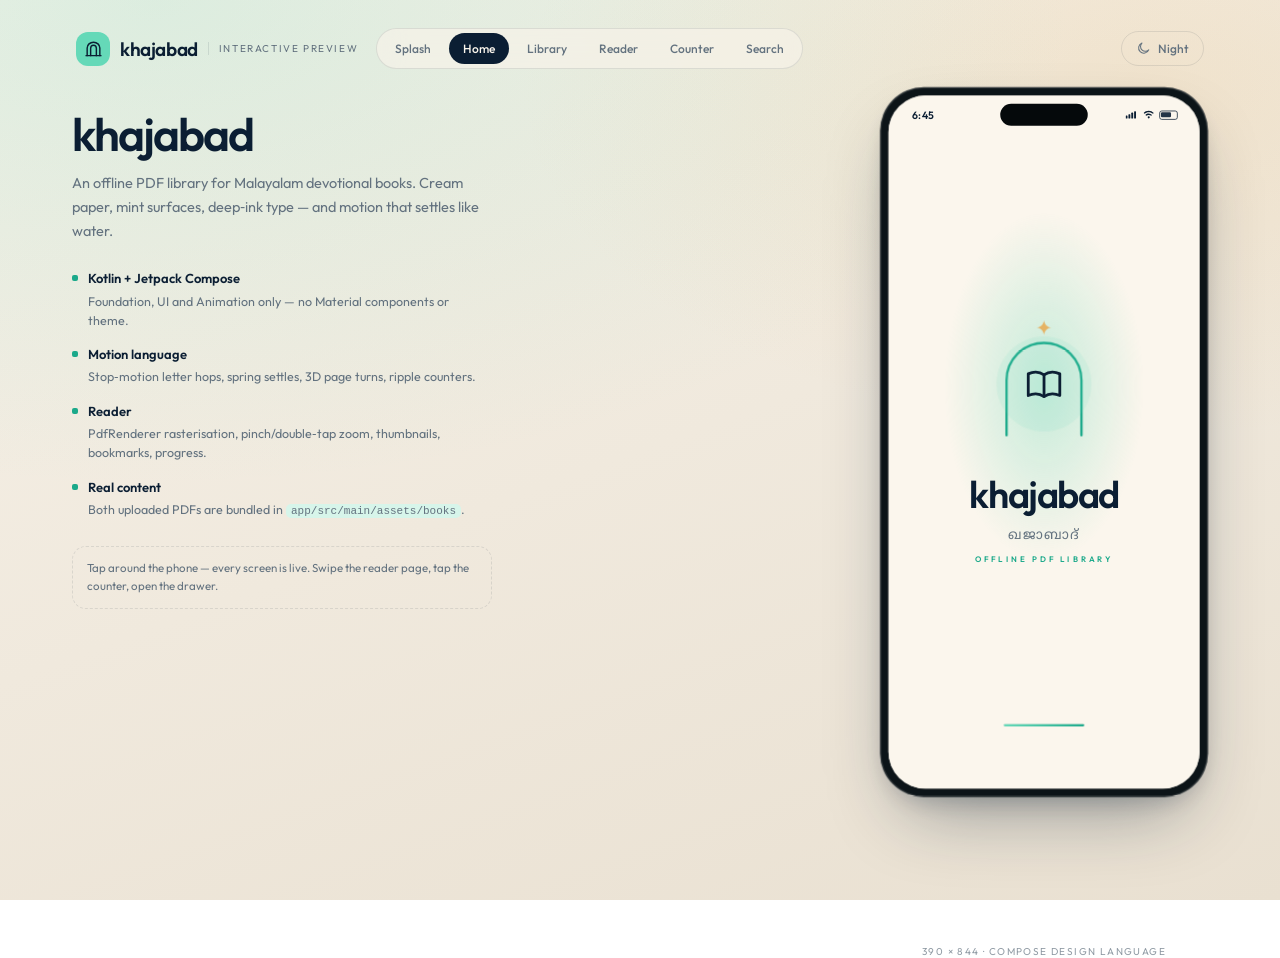
==== commit 488a3448: "preview: larger counter ring, cleaner splash sheen, tighter hero, README gallery Co-authored-by: are" ====
--- a/preview/index.html
+++ b/preview/index.html
@@ -71,8 +71,8 @@
                 <svg class="mark-arch" viewBox="0 0 140 140">
                   <path class="arch-path" d="M29 126V66c0-22.6 18.3-41 41-41s41 18.4 41 41v60"/>
                   <circle class="halo" cx="70" cy="70" r="52"/>
-                  <path class="sheen-path" d="M-30 130 L70 30 L170 130 Z"/>
                 </svg>
+                <span class="sheen-bar"></span>
                 <svg class="mark-book" viewBox="0 0 24 24"><path d="M3 6.2c3.5-1.6 6.5-1.2 9 0.6 2.5-1.8 5.5-2.2 9-0.6v12.4c-3.5-1.6-6.5-1.2-9 0.6-2.5-1.8-5.5-2.2-9-0.6Z"/><path d="M12 6.8v12.4"/></svg>
                 <svg class="mark-star" viewBox="0 0 24 24"><path d="M12 2.6c.9 5.5 3.9 8.5 9.4 9.4-5.5.9-8.5 3.9-9.4 9.4-.9-5.5-3.9-8.5-9.4-9.4 5.5-.9 8.5-3.9 9.4-9.4Z"/></svg>
               </div>
@@ -246,9 +246,9 @@
 
               <div class="count-stage">
                 <svg class="count-ring" viewBox="0 0 292 292">
-                  <circle cx="146" cy="146" r="115" class="ring-glow"/>
-                  <circle cx="146" cy="146" r="115" class="ring-track"/>
-                  <circle cx="146" cy="146" r="115" class="ring-fill" id="ringFill"/>
+                  <circle cx="146" cy="146" r="132" class="ring-glow"/>
+                  <circle cx="146" cy="146" r="132" class="ring-track"/>
+                  <circle cx="146" cy="146" r="132" class="ring-fill" id="ringFill"/>
                 </svg>
                 <div class="ripples" id="ripples"></div>
                 <button class="tap-surface" id="tapSurface">
--- a/preview/styles.css
+++ b/preview/styles.css
@@ -79,7 +79,7 @@
   transition: background 0.5s var(--snap), color 0.4s;
 }
 
-.mal { font-family: 'Mal', 'Noto Sans Malayalam', sans-serif; }
+.mal { font-family: 'Mal', 'Noto Sans Malayalam', sans-serif; line-height: 1.55; }
 .muted { color: var(--ink-soft); }
 .spacer { flex: 1; }
 .spacer-flex { flex: 1; }
@@ -290,9 +290,18 @@
 @keyframes drawArch { to { stroke-dashoffset: 0; } }
 .halo { fill: rgba(101, 217, 184, 0.10); stroke: none; transform-origin: center; animation: breathe 4.4s ease-in-out infinite; }
 @keyframes breathe { 0%, 100% { transform: scale(0.9); } 50% { transform: scale(1); } }
-.sheen-path { fill: rgba(255, 255, 255, 0.35); stroke: none; opacity: 0; }
-.mark.sheen .sheen-path { animation: sheen 1.4s ease-in-out 0.7s; }
-@keyframes sheen { 0% { opacity: 0; transform: translateX(-140px); } 40% { opacity: 1; } 100% { opacity: 0; transform: translateX(140px); } }
+.sheen-bar {
+  position: absolute; top: -14px; left: 50%; width: 22px; height: 190%;
+  background: linear-gradient(180deg, transparent, rgba(255, 255, 255, 0.75), transparent);
+  transform: translateX(-160px) rotate(18deg); opacity: 0; pointer-events: none;
+  border-radius: 100px; filter: blur(2px);
+}
+.mark.sheen .sheen-bar { animation: sheen 1.5s ease-in-out 0.75s; }
+@keyframes sheen {
+  0% { opacity: 0; transform: translateX(-150px) rotate(18deg); }
+  35% { opacity: 0.9; }
+  100% { opacity: 0; transform: translateX(130px) rotate(18deg); }
+}
 
 .mark-book {
   width: 50px; height: 50px; color: var(--ink); stroke-width: 1.6;
@@ -324,7 +333,7 @@
   100% { opacity: 1; transform: none; }
 }
 .splash-sub {
-  margin-top: 6px; font-size: 16px; letter-spacing: 2px; color: var(--ink-soft);
+  margin-top: 8px; font-size: 16px; line-height: 1.7; letter-spacing: 2px; color: var(--ink-soft);
   opacity: 0; animation: fadeUp 0.6s var(--snap) 0.9s forwards;
 }
 .splash-kicker {
@@ -346,8 +355,8 @@
 
 /* ------------------------------------------------------------ home */
 
-.hero { position: relative; height: 300px; display: flex; flex-direction: column; align-items: center; justify-content: center; }
-.hero-mark { position: relative; width: 206px; height: 206px; display: grid; place-items: center; }
+.hero { position: relative; height: 282px; display: flex; flex-direction: column; align-items: center; justify-content: center; }
+.hero-mark { position: relative; width: 190px; height: 190px; display: grid; place-items: center; }
 .hero-orbit { position: absolute; inset: 0; width: 100%; height: 100%; color: var(--mint-deep); overflow: visible; }
 .orbit {
   fill: none; stroke: var(--mint-deep); stroke-width: 1.1; opacity: 0.35;
@@ -365,7 +374,7 @@
   animation: twinkle 4s ease-in-out infinite;
 }
 @keyframes twinkle { 0%, 100% { opacity: 0.85; transform: rotate(0); } 50% { opacity: 1; transform: rotate(24deg); } }
-.hero-word { margin-top: 10px; font-size: 38px; font-weight: 600; letter-spacing: -1.4px; }
+.hero-word { margin-top: 6px; font-size: 37px; font-weight: 600; letter-spacing: -1.4px; }
 .hero-sub { margin-top: 3px; font-size: 12px; color: var(--ink-soft); }
 
 .row-head { display: flex; align-items: center; justify-content: space-between; padding: 0 18px 12px 22px; }
@@ -537,7 +546,7 @@
 .page-stage {
   position: absolute; inset: 0;
   display: grid; place-items: center;
-  padding: 104px 18px 124px;
+  padding: 94px 16px 112px;
   perspective: 1600px;
 }
 .page-card {
@@ -595,19 +604,19 @@
 /* ------------------------------------------------------------ counter */
 
 .counter { background: var(--paper); }
-.count-stage { position: relative; display: grid; place-items: center; height: 312px; margin-top: 4px; }
-.count-ring { position: absolute; width: 292px; height: 292px; }
+.count-stage { position: relative; display: grid; place-items: center; height: 322px; margin-top: 4px; }
+.count-ring { position: absolute; width: 322px; height: 322px; }
 .ring-glow { fill: rgba(101, 217, 184, 0.16); stroke: none; }
-.ring-track { fill: none; stroke: rgba(11, 30, 51, 0.07); stroke-width: 7; }
+.ring-track { fill: none; stroke: rgba(11, 30, 51, 0.08); stroke-width: 7; }
 html.dark .ring-track { stroke: rgba(255, 255, 255, 0.08); }
 .ring-fill {
   fill: none; stroke: var(--mint-deep); stroke-width: 7; stroke-linecap: round;
-  stroke-dasharray: 722.6; stroke-dashoffset: 722.6;
+  stroke-dasharray: 829.4; stroke-dashoffset: 829.4;
   transform: rotate(-90deg); transform-origin: 146px 146px;
   transition: stroke-dashoffset 0.5s var(--spring);
 }
 .tap-surface {
-  width: 236px; height: 236px; border-radius: 50%; position: relative; z-index: 3;
+  width: 224px; height: 224px; border-radius: 50%; position: relative; z-index: 3;
   background: radial-gradient(90% 90% at 50% 18%, #16304a, #0b1e33 55%, #06121f);
   color: #fbf6ed; display: flex; flex-direction: column; align-items: center; justify-content: center;
   border: 1px solid rgba(101, 217, 184, 0.25);
@@ -620,7 +629,7 @@
 .tap-hint { margin-top: 18px; font-size: 11px; opacity: 0.5; }
 .ripples { position: absolute; inset: 0; display: grid; place-items: center; pointer-events: none; }
 .ripples i {
-  position: absolute; width: 236px; height: 236px; border-radius: 50%;
+  position: absolute; width: 224px; height: 224px; border-radius: 50%;
   border: 2px solid var(--mint);
   animation: ripple 0.76s linear forwards;
 }
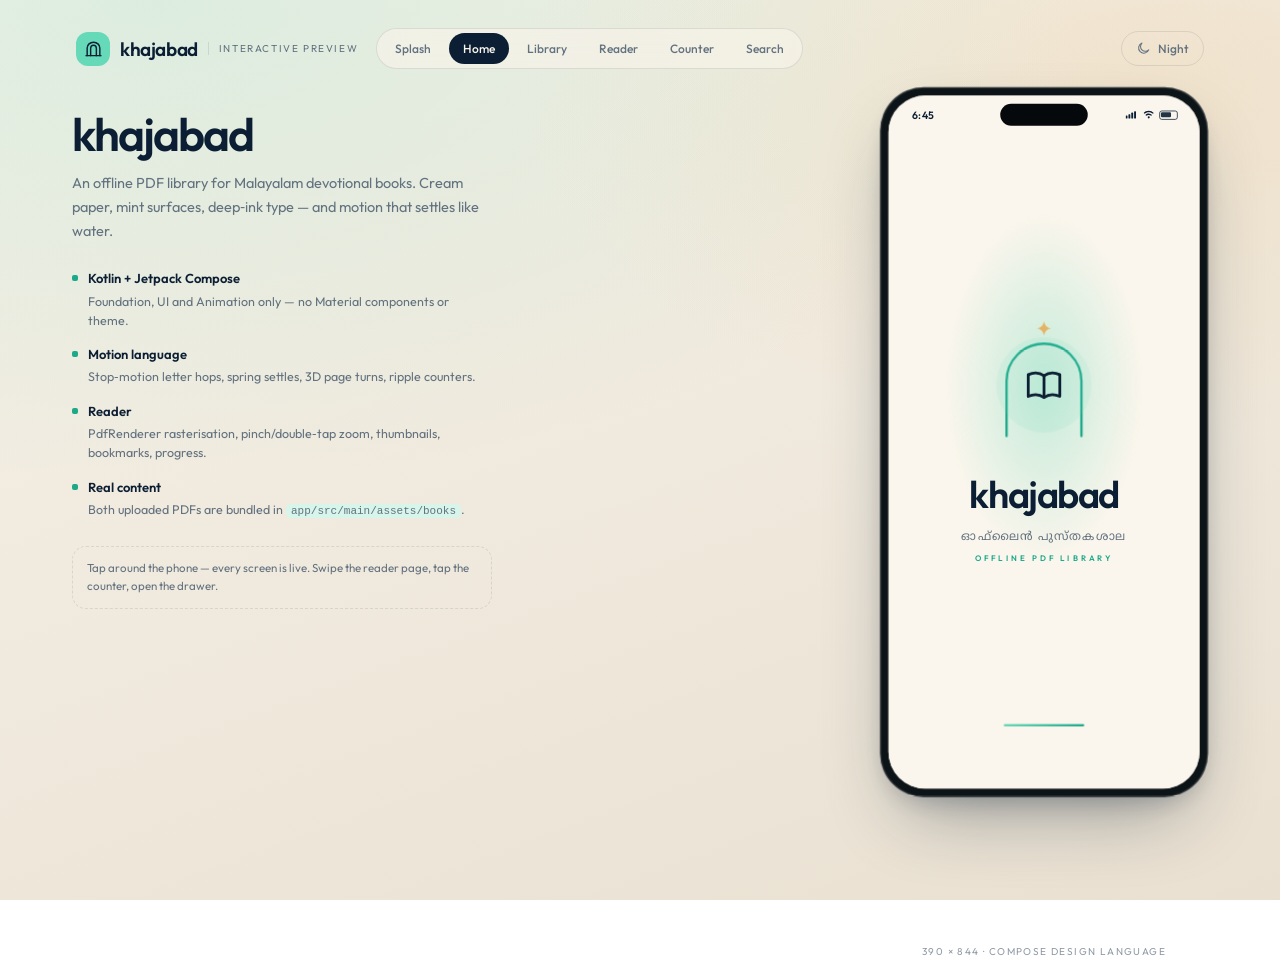
==== commit 73d8e788: "polish: malayalam tagline wording, hero spacing, drop dev diagnostic Co-authored-by: arena-agent <29" ====
--- a/preview/index.html
+++ b/preview/index.html
@@ -77,7 +77,7 @@
                 <svg class="mark-star" viewBox="0 0 24 24"><path d="M12 2.6c.9 5.5 3.9 8.5 9.4 9.4-5.5.9-8.5 3.9-9.4 9.4-.9-5.5-3.9-8.5-9.4-9.4 5.5-.9 8.5-3.9 9.4-9.4Z"/></svg>
               </div>
               <div class="wordmark" id="wordmark" aria-label="khajabad"></div>
-              <div class="splash-sub mal">ഖജാബാദ്</div>
+              <div class="splash-sub mal">ഓഫ്‍ലൈൻ പുസ്തകശാല</div>
               <div class="splash-kicker">OFFLINE PDF LIBRARY</div>
             </div>
             <div class="splash-progress"><i></i></div>
@@ -110,7 +110,7 @@
                   <svg class="hero-star" viewBox="0 0 24 24"><path d="M12 2.6c.9 5.5 3.9 8.5 9.4 9.4-5.5.9-8.5 3.9-9.4 9.4-.9-5.5-3.9-8.5-9.4-9.4 5.5-.9 8.5-3.9 9.4-9.4Z"/></svg>
                 </div>
                 <div class="hero-word">khajabad</div>
-                <div class="hero-sub mal">ഖജാബാദ് · ഓഫ്‍ലൈൻ പുസ്തകശാല</div>
+                <div class="hero-sub mal">ഓഫ്‍ലൈൻ പുസ്തകശാല · മലയാളം</div>
               </div>
 
               <div class="row-head">
--- a/preview/styles.css
+++ b/preview/styles.css
@@ -333,7 +333,7 @@
   100% { opacity: 1; transform: none; }
 }
 .splash-sub {
-  margin-top: 8px; font-size: 16px; line-height: 1.7; letter-spacing: 2px; color: var(--ink-soft);
+  margin-top: 10px; font-size: 14px; line-height: 1.7; letter-spacing: 1.2px; color: var(--ink-soft);
   opacity: 0; animation: fadeUp 0.6s var(--snap) 0.9s forwards;
 }
 .splash-kicker {
@@ -355,8 +355,8 @@
 
 /* ------------------------------------------------------------ home */
 
-.hero { position: relative; height: 282px; display: flex; flex-direction: column; align-items: center; justify-content: center; }
-.hero-mark { position: relative; width: 190px; height: 190px; display: grid; place-items: center; }
+.hero { position: relative; height: 272px; display: flex; flex-direction: column; align-items: center; justify-content: center; }
+.hero-mark { position: relative; width: 182px; height: 182px; display: grid; place-items: center; }
 .hero-orbit { position: absolute; inset: 0; width: 100%; height: 100%; color: var(--mint-deep); overflow: visible; }
 .orbit {
   fill: none; stroke: var(--mint-deep); stroke-width: 1.1; opacity: 0.35;
@@ -394,7 +394,7 @@
 .chip:hover { filter: brightness(1.03); }
 
 .featured {
-  position: relative; margin: 0 22px; height: 102px; border-radius: 32px;
+  position: relative; margin: 6px 22px 0; height: 102px; border-radius: 32px;
   background: var(--mint);
   background: linear-gradient(120deg, var(--mint), color-mix(in srgb, var(--mint) 84%, var(--mint-deep)));
   display: flex; align-items: center; gap: 16px; padding: 0 18px;
@@ -427,7 +427,7 @@
 }
 
 .kicker {
-  padding: 26px 22px 14px;
+  padding: 24px 22px 16px;
   font-size: 10.5px; font-weight: 600; letter-spacing: 2.2px;
   color: var(--ink-soft); text-transform: uppercase;
 }
@@ -495,10 +495,10 @@
   background: #fff; border: 1px solid var(--line);
 }
 .cover img { width: 100%; height: 100%; object-fit: cover; display: block; }
-.book-body { flex: 1; min-width: 0; }
+.book-body { flex: 1; min-width: 0; display: flex; flex-direction: column; }
 .book-title { font-size: 14.5px; line-height: 1.35; font-weight: 500; }
 .book-latin { font-size: 11px; color: var(--ink-soft); margin-top: 2px; }
-.bar { height: 4px; border-radius: 100px; background: var(--paper-alt); margin: 10px 0 6px; overflow: hidden; }
+.bar { display: block; height: 4px; border-radius: 100px; background: var(--paper-alt); margin: 10px 0 6px; overflow: hidden; }
 .bar i { display: block; height: 100%; border-radius: 100px; background: var(--mint-deep); }
 .book-meta { font-size: 10.5px; color: var(--ink-soft); font-family: 'Mal', sans-serif; }
 .row-go { width: 34px; height: 34px; border-radius: 50%; background: var(--mint-soft); display: grid; place-items: center; color: var(--mint-deep); flex: none; }
@@ -513,6 +513,7 @@
 .import-card:hover { border-color: var(--mint-deep); background: var(--mint-soft); }
 .import-ico { width: 34px; height: 34px; border-radius: 50%; background: var(--mint-soft); display: grid; place-items: center; color: var(--mint-deep); flex: none; }
 .import-ico svg { width: 16px; height: 16px; }
+.import-ico + span { display: flex; flex-direction: column; gap: 2px; }
 .import-card b { display: block; font-size: 13.5px; font-weight: 500; }
 .import-card em { display: block; font-style: normal; font-size: 11px; color: var(--ink-soft); margin-top: 2px; }
 
@@ -695,7 +696,7 @@
 .result:active { transform: scale(0.985); }
 .result-ico { width: 36px; height: 36px; border-radius: 12px; background: var(--mint-soft); display: grid; place-items: center; color: var(--mint-deep); flex: none; }
 .result-ico svg { width: 16px; height: 16px; }
-.result-body { flex: 1; min-width: 0; }
+.result-body { flex: 1; min-width: 0; display: flex; flex-direction: column; }
 .result-title { font-size: 13.5px; font-family: 'Mal', sans-serif; white-space: nowrap; overflow: hidden; text-overflow: ellipsis; }
 .result-sub { font-size: 10.5px; color: var(--ink-soft); margin-top: 2px; }
 .result > svg { width: 15px; height: 15px; color: var(--ink-soft); flex: none; }
@@ -713,7 +714,7 @@
 }
 .bm-cover { width: 46px; height: 62px; border-radius: 12px; overflow: hidden; background: #fff; flex: none; }
 .bm-cover img { width: 100%; height: 100%; object-fit: cover; }
-.bm-body { flex: 1; min-width: 0; }
+.bm-body { flex: 1; min-width: 0; display: flex; flex-direction: column; }
 .bm-body b { display: block; font-size: 13px; font-weight: 500; font-family: 'Mal', sans-serif; white-space: nowrap; overflow: hidden; text-overflow: ellipsis; }
 .bm-body em { font-style: normal; font-size: 11px; color: var(--mint-deep); }
 .bm-remove { width: 32px; height: 32px; border-radius: 50%; display: grid; place-items: center; color: var(--mint-deep); }
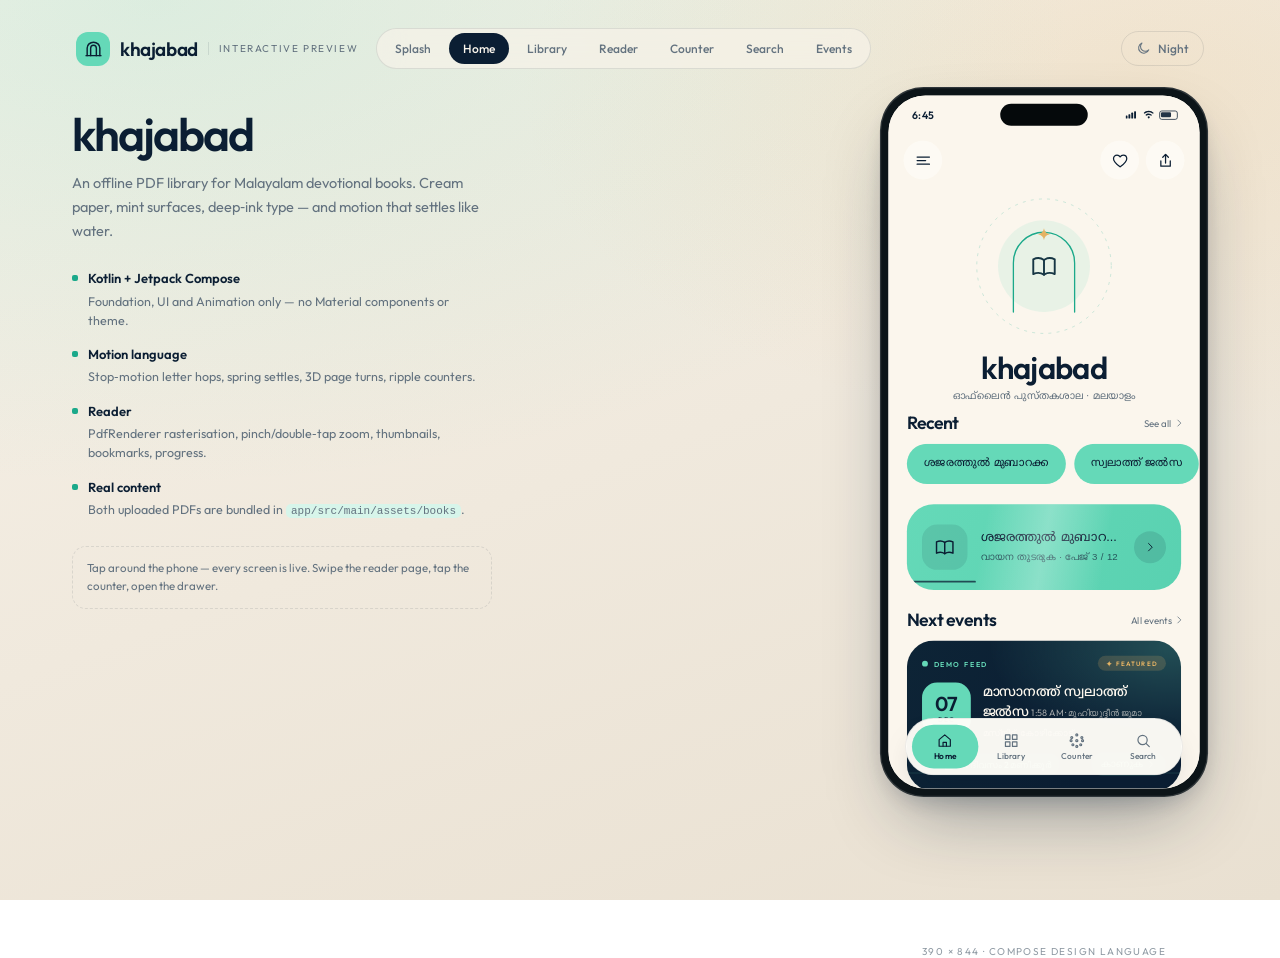
==== commit 295bf2c3: "preview+docs: events hero card, events screen, detail sheet; document the feed Co-authored-by: arena" ====
--- a/preview/index.html
+++ b/preview/index.html
@@ -25,6 +25,7 @@
       <button data-screen="reader">Reader</button>
       <button data-screen="counter">Counter</button>
       <button data-screen="search">Search</button>
+      <button data-screen="events">Events</button>
     </nav>
 
     <button class="theme-btn" id="themeBtn" title="Toggle theme">
@@ -136,6 +137,14 @@
                 <i class="featured-progress" id="featuredProgress"></i>
               </div>
 
+              <div class="row-head" style="padding-top:22px">
+                <h2>Next events</h2>
+                <button class="link" data-go="events">All events
+                  <svg viewBox="0 0 24 24"><path d="M9.4 5.4 16 12l-6.6 6.6"/></svg>
+                </button>
+              </div>
+              <button class="event-hero" id="eventHero" data-go="events"></button>
+
               <div class="kicker">BROWSE</div>
               <div class="grid" id="categoryGrid"></div>
 
@@ -295,6 +304,33 @@
               </div>
 
               <div id="searchBody"></div>
+            </div>
+          </section>
+
+          <!-- ============================= EVENTS ============================= -->
+          <section class="screen events" id="screen-events">
+            <div class="scroller pad">
+              <div class="lib-head">
+                <div class="with-back">
+                  <button class="icon-btn soft" data-go="home" aria-label="Back">
+                    <svg viewBox="0 0 24 24"><path d="M14.4 4.6 6.8 12l7.6 7.4"/></svg>
+                  </button>
+                  <div>
+                    <h1 class="small-h">Events</h1>
+                    <p class="mal muted" id="eventsSub">അപ്ഡേറ്റ് ചെയ്യുന്നു…</p>
+                  </div>
+                </div>
+                <button class="icon-btn soft" id="eventsRefresh" aria-label="Refresh">
+                  <svg viewBox="0 0 24 24"><path d="M19.6 12a7.6 7.6 0 1 1-3-6.1"/><path d="M6.4 2.6v3.8h3.8"/></svg>
+                </button>
+              </div>
+
+              <div class="feed-note" id="feedNote">
+                <svg viewBox="0 0 24 24"><circle cx="12" cy="12" r="8.4"/><path d="M12 11v5.4"/><path d="M12 7.9v.2"/></svg>
+                <span class="mal">ലൈവ് ഫീഡ് · Notte ഫങ്ക്ഷൻ വഴി</span>
+              </div>
+
+              <div id="eventsList"></div>
             </div>
           </section>
 
@@ -365,6 +401,10 @@
               <span class="di-ico"><svg viewBox="0 0 24 24"><circle cx="12" cy="3.8" r="1.4"/><circle cx="19.2" cy="7.5" r="1.4"/><circle cx="20.2" cy="12" r="1.4"/><circle cx="17.6" cy="17.9" r="1.4"/><circle cx="12" cy="20.2" r="1.4"/><circle cx="6.4" cy="17.9" r="1.4"/><circle cx="3.8" cy="12" r="1.4"/><circle cx="4.8" cy="7.5" r="1.4"/></svg></span>
               <span class="di-body"><b>Counter</b><em class="mal">ദിക്ർ കൗണ്ടർ</em></span>
             </button>
+            <button class="drawer-item" data-go="events">
+              <span class="di-ico"><svg viewBox="0 0 24 24"><path d="M12 2.6c.9 5.5 3.9 8.5 9.4 9.4-5.5.9-8.5 3.9-9.4 9.4-.9-5.5-3.9-8.5-9.4-9.4 5.5-.9 8.5-3.9 9.4-9.4Z"/></svg></span>
+              <span class="di-body"><b>Events</b><em class="mal" id="drawerEventSub">അടുത്ത പരിപാടികൾ</em></span>
+            </button>
             <button class="drawer-item" data-go="search">
               <span class="di-ico"><svg viewBox="0 0 24 24"><circle cx="11" cy="11" r="6.6"/><path d="M15.9 15.9 20.6 20.6"/></svg></span>
               <span class="di-body"><b>Search</b><em class="mal">വേഗത്തിൽ കണ്ടെത്തുക</em></span>
@@ -397,6 +437,12 @@
               <span id="sheetCount">12</span>
             </div>
             <div class="thumbs" id="thumbs"></div>
+          </div>
+
+          <div class="sheet-scrim" id="eventScrim"></div>
+          <div class="event-sheet" id="eventSheet">
+            <div class="sheet-grab"></div>
+            <div class="event-sheet-body" id="eventSheetBody"></div>
           </div>
 
           <div class="toast" id="toast"></div>
--- a/preview/styles.css
+++ b/preview/styles.css
@@ -873,3 +873,114 @@
   .specs { gap: 12px; }
   .device-caption { display: none; }
 }
+
+/* ------------------------------------------------------------ events */
+
+.event-hero {
+  position: relative; width: calc(100% - 44px); margin: 0 22px;
+  display: block; text-align: left; overflow: hidden;
+  border-radius: 32px; padding: 18px;
+  background: radial-gradient(120% 120% at 96% 4%, rgba(101, 217, 184, 0.26), transparent 55%),
+              linear-gradient(115deg, #0d2436, var(--ink) 70%);
+  color: #fbf6ed;
+  transition: transform 0.22s var(--spring);
+}
+.event-hero:active { transform: scale(0.985); }
+.event-hero::after {
+  content: ''; position: absolute; left: 0; right: 0; bottom: 21px; height: 1.5px;
+  background: rgba(101, 217, 184, 0.18);
+}
+.eh-top { display: flex; align-items: center; gap: 8px; }
+.eh-live { display: flex; align-items: center; gap: 7px; font-size: 8.5px; letter-spacing: 1.8px; font-weight: 600; color: var(--mint); }
+.eh-dot { width: 7px; height: 7px; border-radius: 50%; background: var(--mint); animation: livePulse 2.4s ease-in-out infinite; }
+@keyframes livePulse { 0%, 100% { opacity: 0.35; } 50% { opacity: 1; } }
+.eh-flag {
+  margin-left: auto; display: flex; align-items: center; gap: 4px;
+  background: rgba(229, 179, 100, 0.18); color: var(--gold);
+  border-radius: 100px; padding: 4px 9px; font-size: 7.5px; letter-spacing: 1.4px; font-weight: 600;
+}
+.eh-flag svg { width: 9px; height: 9px; fill: currentColor; stroke: none; }
+.eh-main { display: flex; gap: 14px; margin-top: 14px; align-items: flex-start; }
+.date-block {
+  flex: none; width: 58px; height: 62px; border-radius: 18px;
+  display: flex; flex-direction: column; align-items: center; justify-content: center;
+  background: var(--mint); color: var(--on-mint);
+}
+.date-block b { font-size: 24px; font-weight: 600; line-height: 1; letter-spacing: -0.6px; }
+.date-block span { font-size: 8px; letter-spacing: 1px; font-weight: 600; opacity: 0.72; margin-top: 2px; }
+.date-block.soft { background: var(--mint-soft); color: var(--mint-deep); }
+.eh-title { font-family: 'Mal', sans-serif; font-size: 16px; line-height: 1.42; font-weight: 500; }
+.eh-meta { margin-top: 5px; font-size: 11px; color: rgba(251, 246, 237, 0.62); }
+.eh-foot { display: flex; align-items: center; margin-top: 16px; gap: 10px; }
+.eh-count {
+  display: flex; align-items: center; gap: 5px;
+  background: rgba(101, 217, 184, 0.14); color: var(--mint);
+  border-radius: 100px; padding: 6px 10px; font-size: 10.5px; font-weight: 500;
+}
+.eh-count svg { width: 11px; height: 11px; }
+.eh-cta {
+  margin-left: auto; display: flex; align-items: center; gap: 3px;
+  background: rgba(101, 217, 184, 0.14); color: var(--mint);
+  border-radius: 100px; padding: 7px 12px; font-family: 'Mal', sans-serif; font-size: 11.5px;
+}
+.eh-cta svg { width: 12px; height: 12px; }
+
+.feed-note {
+  display: flex; align-items: center; gap: 9px;
+  background: var(--paper-alt); border: 1px solid var(--line); border-radius: 18px;
+  padding: 11px 14px; margin-bottom: 12px;
+  font-size: 11px; color: var(--ink-soft);
+}
+.feed-note svg { width: 14px; height: 14px; color: var(--mint-deep); flex: none; }
+
+.month-label {
+  font-size: 9px; letter-spacing: 2px; font-weight: 600; color: var(--ink-soft);
+  padding: 16px 6px 8px;
+}
+.ev-row {
+  display: flex; align-items: center; gap: 13px; width: 100%; text-align: left;
+  background: var(--card); border: 1px solid var(--line); border-radius: 24px;
+  padding: 12px; margin-bottom: 10px;
+  transition: transform 0.2s var(--spring);
+}
+.ev-row:active { transform: scale(0.985); }
+.ev-row.today { border-color: var(--mint); }
+.ev-body { flex: 1; min-width: 0; display: flex; flex-direction: column; }
+.ev-title { font-family: 'Mal', sans-serif; font-size: 14px; line-height: 1.45; font-weight: 500; }
+.ev-meta { font-size: 10.5px; color: var(--ink-soft); margin-top: 4px; display: flex; align-items: center; gap: 7px; }
+.ev-today { background: var(--mint-soft); color: var(--mint-deep); border-radius: 100px; padding: 2px 7px; font-size: 9px; font-family: 'Mal', sans-serif; }
+.ev-row > svg { width: 15px; height: 15px; color: var(--ink-soft); flex: none; }
+
+.event-sheet {
+  position: absolute; left: 0; right: 0; bottom: 0; z-index: 45;
+  max-height: 74%; overflow-y: auto;
+  background: var(--card); color: var(--ink);
+  border-radius: 30px 30px 0 0; padding: 10px 22px 26px;
+  transform: translateY(104%); transition: transform 0.4s var(--spring);
+  scrollbar-width: none;
+}
+.event-sheet::-webkit-scrollbar { display: none; }
+.event-sheet.on { transform: none; }
+.sheet-grab { width: 42px; height: 4px; border-radius: 100px; background: var(--line); margin: 0 auto 16px; }
+.es-head { display: flex; align-items: center; gap: 14px; }
+.es-head .date-block { width: 58px; height: 62px; }
+.es-title { font-family: 'Mal', sans-serif; font-size: 17px; line-height: 1.45; font-weight: 500; }
+.es-when { font-size: 11px; color: var(--mint-deep); margin-top: 4px; }
+.es-close { margin-left: auto; width: 34px; height: 34px; border-radius: 50%; background: var(--paper-alt); display: grid; place-items: center; color: var(--ink-soft); flex: none; }
+.es-close svg { width: 13px; height: 13px; }
+.es-info { display: flex; gap: 11px; margin-top: 14px; align-items: flex-start; }
+.es-info .ico { width: 28px; height: 28px; border-radius: 50%; background: var(--mint-soft); color: var(--mint-deep); display: grid; place-items: center; flex: none; }
+.es-info .ico svg { width: 13px; height: 13px; }
+.es-info b { display: block; font-size: 8.5px; letter-spacing: 1.4px; color: var(--ink-soft); font-weight: 600; }
+.es-info span { font-family: 'Mal', sans-serif; font-size: 12.5px; line-height: 1.5; }
+.es-desc { font-family: 'Mal', sans-serif; font-size: 13px; line-height: 1.7; color: var(--ink-soft); margin-top: 18px; }
+.es-actions { display: flex; gap: 10px; margin-top: 22px; }
+.es-btn {
+  flex: 1; height: 50px; border-radius: 100px; display: flex; align-items: center; justify-content: center; gap: 8px;
+  background: var(--ink); color: var(--paper); font-family: 'Mal', sans-serif; font-size: 11px;
+  transition: transform 0.2s var(--spring);
+}
+.es-btn.ghost { flex: 0.46; background: var(--paper-alt); color: var(--ink-soft); }
+.es-btn svg { width: 14px; height: 14px; }
+.es-btn.filled svg { color: var(--mint); }
+.es-btn:active { transform: scale(0.96); }
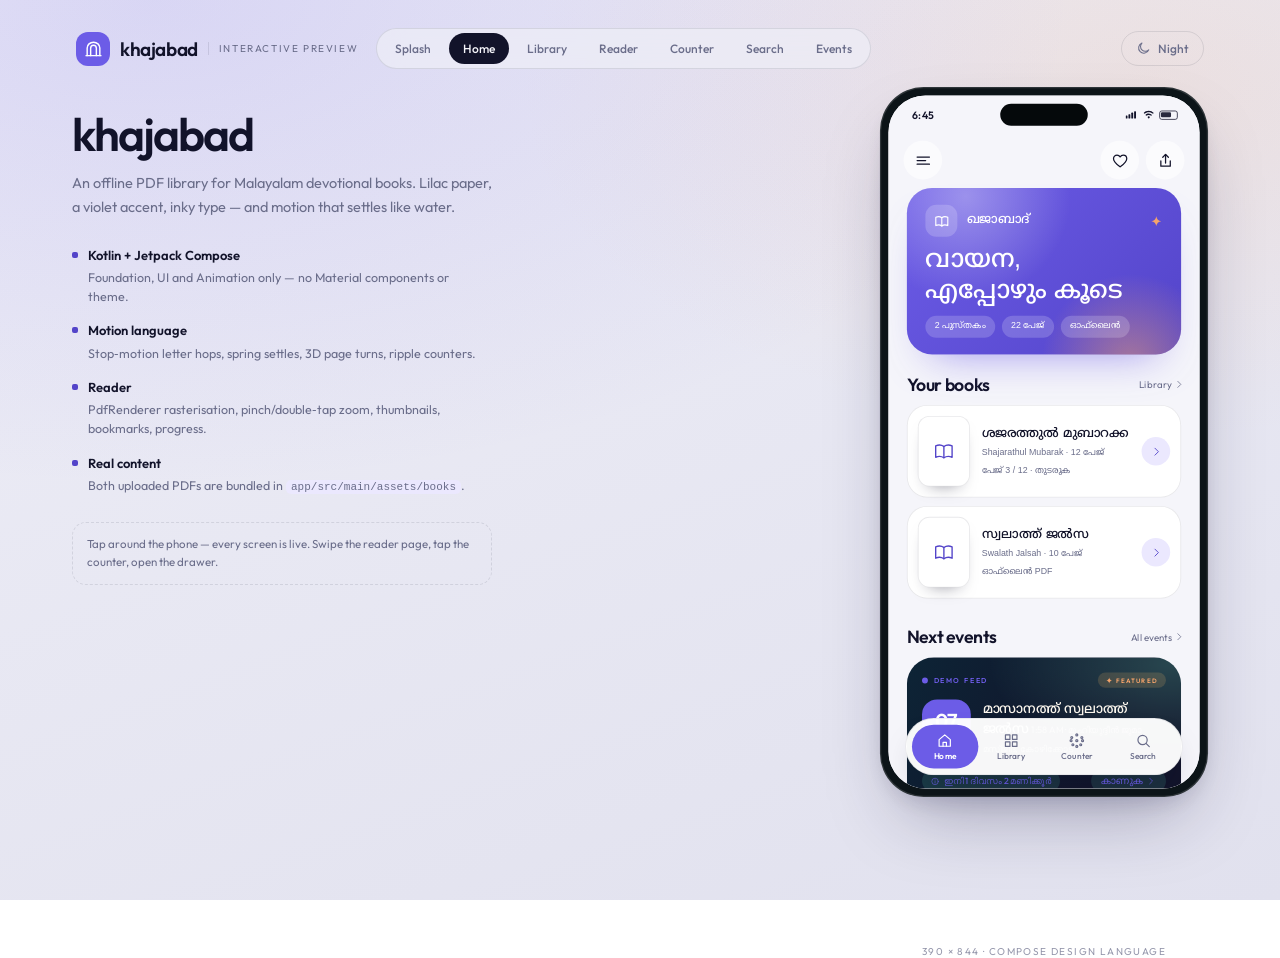
==== commit b6ea6442: "preview: indigo palette, gradient hero, two-book home, full-bleed reader Co-authored-by: arena-agent" ====
--- a/preview/index.html
+++ b/preview/index.html
@@ -37,7 +37,7 @@
   <div class="stage-body">
     <aside class="notes">
       <h1>khajabad</h1>
-      <p class="lede">An offline PDF library for Malayalam devotional books. Cream paper, mint surfaces, deep‑ink type — and motion that settles like water.</p>
+      <p class="lede">An offline PDF library for Malayalam devotional books. Lilac paper, a violet accent, inky type — and motion that settles like water.</p>
 
       <ul class="specs">
         <li><b>Kotlin + Jetpack Compose</b><span>Foundation, UI and Animation only — no Material components or theme.</span></li>
@@ -101,41 +101,30 @@
 
             <div class="scroller" id="homeScroll">
               <div class="hero">
-                <div class="hero-mark">
-                  <svg class="hero-orbit" viewBox="0 0 280 280">
-                    <circle cx="140" cy="140" r="123" class="orbit"/>
-                    <path class="hero-halo" d="M140 140m-84 0a84 84 0 1 0 168 0a84 84 0 1 0-168 0"/>
-                    <path class="hero-arch" d="M84 224V134c0-31 25-56 56-56s56 25 56 56v90" />
-                  </svg>
-                  <svg class="hero-book" viewBox="0 0 24 24"><path d="M3 6.2c3.5-1.6 6.5-1.2 9 .6 2.5-1.8 5.5-2.2 9-.6v12.4c-3.5-1.6-6.5-1.2-9 .6-2.5-1.8-5.5-2.2-9-.6Z"/><path d="M12 6.8v12.4"/></svg>
+                <div class="hero-top">
+                  <span class="hero-ico">
+                    <svg viewBox="0 0 24 24"><path d="M3 6.2c3.5-1.6 6.5-1.2 9 .6 2.5-1.8 5.5-2.2 9-.6v12.4c-3.5-1.6-6.5-1.2-9 .6-2.5-1.8-5.5-2.2-9-.6Z"/><path d="M12 6.8v12.4"/></svg>
+                  </span>
+                  <span class="hero-wordmark mal">ഖജാബാദ്</span>
+                  <span class="spacer"></span>
                   <svg class="hero-star" viewBox="0 0 24 24"><path d="M12 2.6c.9 5.5 3.9 8.5 9.4 9.4-5.5.9-8.5 3.9-9.4 9.4-.9-5.5-3.9-8.5-9.4-9.4 5.5-.9 8.5-3.9 9.4-9.4Z"/></svg>
                 </div>
-                <div class="hero-word">khajabad</div>
-                <div class="hero-sub mal">ഓഫ്‍ലൈൻ പുസ്തകശാല · മലയാളം</div>
+                <div class="hero-title mal">വായന,<br>എപ്പോഴും കൂടെ</div>
+                <div class="hero-pills">
+                  <span class="pill mal">2 പുസ്തകം</span>
+                  <span class="pill mal">22 പേജ്</span>
+                  <span class="pill mal">ഓഫ്‌ലൈൻ</span>
+                </div>
               </div>
 
               <div class="row-head">
-                <h2>Recent</h2>
-                <button class="link" data-go="library">See all
+                <h2>Your books</h2>
+                <button class="link" data-go="library">Library
                   <svg viewBox="0 0 24 24"><path d="M9.4 5.4 16 12l-6.6 6.6"/></svg>
                 </button>
               </div>
 
-              <div class="chips" id="recentChips"></div>
-
-              <div class="featured" id="featuredCard" data-book="shajarath">
-                <div class="featured-icon">
-                  <svg viewBox="0 0 24 24"><path d="M3 6.2c3.5-1.6 6.5-1.2 9 .6 2.5-1.8 5.5-2.2 9-.6v12.4c-3.5-1.6-6.5-1.2-9 .6-2.5-1.8-5.5-2.2-9-.6Z"/><path d="M12 6.8v12.4"/></svg>
-                </div>
-                <div class="featured-body">
-                  <div class="featured-title mal" id="featuredTitle">ശജരത്തുൽ മുബാറക്ക</div>
-                  <div class="featured-meta mal" id="featuredMeta">വായന തുടരുക · പേജ് 3 / 12</div>
-                </div>
-                <div class="featured-go">
-                  <svg viewBox="0 0 24 24"><path d="M9.4 5.4 16 12l-6.6 6.6"/></svg>
-                </div>
-                <i class="featured-progress" id="featuredProgress"></i>
-              </div>
+              <div id="homeBooks"></div>
 
               <div class="row-head" style="padding-top:22px">
                 <h2>Next events</h2>
@@ -144,9 +133,6 @@
                 </button>
               </div>
               <button class="event-hero" id="eventHero" data-go="events"></button>
-
-              <div class="kicker">BROWSE</div>
-              <div class="grid" id="categoryGrid"></div>
 
               <div class="foot">
                 <svg viewBox="0 0 24 24" class="foot-star"><path d="M12 2.6c.9 5.5 3.9 8.5 9.4 9.4-5.5.9-8.5 3.9-9.4 9.4-.9-5.5-3.9-8.5-9.4-9.4 5.5-.9 8.5-3.9 9.4-9.4Z"/></svg>
--- a/preview/styles.css
+++ b/preview/styles.css
@@ -23,45 +23,49 @@
 }
 
 :root {
-  --paper: #fbf6ed;
-  --paper-alt: #f4ecdf;
-  --card: #fffdf8;
-  --ink: #0b1e33;
-  --ink-soft: #63727f;
-  --mint: #65d9b8;
-  --mint-deep: #1ba98a;
-  --mint-soft: #d7f5ea;
-  --gold: #e5b364;
-  --line: rgba(11, 30, 51, 0.09);
-  --on-mint: #0b1e33;
-  --scrim: #04121a;
-  --stage-a: #f7f2e9;
-  --stage-b: #e9e0d1;
-  --stage-ink: #0b1e33;
-  --stage-soft: #63727f;
-  --hair: rgba(11, 30, 51, 0.10);
-  --shadow: 0 40px 90px -30px rgba(11, 30, 51, 0.45), 0 12px 30px -12px rgba(11, 30, 51, 0.25);
+  --bg: #f5f5fa;
+  --bg-alt: #ebebf4;
+  --surface: #ffffff;
+  --text: #12132a;
+  --text-soft: #6a6d8a;
+  --accent: #6c5ce7;
+  --accent-deep: #5344c9;
+  --accent-soft: #ebe8fe;
+  --on-accent: #ffffff;
+  --amber: #f5a46b;
+  --line: rgba(18, 19, 42, 0.09);
+  --scrim: #07081a;
+  --stage-a: #eeeef7;
+  --stage-b: #e1e1ee;
+  --stage-text: #12132a;
+  --stage-ink: #12132a;
+  --stage-soft: #6a6d8a;
+  --hair: rgba(18, 19, 42, 0.10);
+  --shadow: 0 40px 90px -30px rgba(24, 20, 60, 0.38), 0 12px 30px -12px rgba(24, 20, 60, 0.18);
   --spring: cubic-bezier(0.22, 1, 0.36, 1);
   --snap: cubic-bezier(0.4, 0, 0.2, 1);
 }
 
+
 html.dark {
-  --paper: #07151a;
-  --paper-alt: #0b2028;
-  --card: #0e2530;
-  --ink: #f3efe5;
-  --ink-soft: #9aaeb2;
-  --mint: #5fd8b6;
-  --mint-deep: #3ad6ae;
-  --mint-soft: #103a33;
-  --gold: #eac57d;
+  --bg: #090a14;
+  --bg-alt: #121322;
+  --surface: #171827;
+  --text: #f2f2f8;
+  --text-soft: #9698b4;
+  --accent: #8e80ff;
+  --accent-deep: #b0a5ff;
+  --accent-soft: #232046;
+  --on-accent: #0c0b1c;
+  --amber: #ffc29a;
   --line: rgba(255, 255, 255, 0.12);
-  --stage-a: #0a1419;
-  --stage-b: #050c10;
-  --stage-ink: #f3efe5;
-  --stage-soft: #8fa3a8;
+  --stage-a: #0d0e1a;
+  --stage-b: #05060d;
+  --stage-ink: #f2f2f8;
+  --stage-text: #f2f2f8;
+  --stage-soft: #9a9cb8;
   --hair: rgba(255, 255, 255, 0.12);
-  --shadow: 0 50px 100px -40px rgba(0, 0, 0, 0.85);
+  --shadow: 0 50px 100px -40px rgba(0, 0, 0, 0.9);
 }
 
 * { box-sizing: border-box; -webkit-tap-highlight-color: transparent; }
@@ -72,15 +76,15 @@
   font-family: 'Outfit', system-ui, -apple-system, sans-serif;
   color: var(--stage-ink);
   background:
-    radial-gradient(120% 90% at 12% 0%, rgba(101, 217, 184, 0.18), transparent 60%),
-    radial-gradient(90% 70% at 90% 10%, rgba(229, 179, 100, 0.16), transparent 55%),
+    radial-gradient(120% 90% at 12% 0%, rgba(108, 92, 231, 0.16), transparent 60%),
+    radial-gradient(90% 70% at 90% 10%, rgba(245, 164, 107, 0.14), transparent 55%),
     linear-gradient(160deg, var(--stage-a), var(--stage-b));
   background-attachment: fixed;
   transition: background 0.5s var(--snap), color 0.4s;
 }
 
 .mal { font-family: 'Mal', 'Noto Sans Malayalam', sans-serif; line-height: 1.55; }
-.muted { color: var(--ink-soft); }
+.muted { color: var(--text-soft); }
 .spacer { flex: 1; }
 .spacer-flex { flex: 1; }
 button { font: inherit; color: inherit; border: 0; background: none; padding: 0; cursor: pointer; }
@@ -101,7 +105,7 @@
 .brand { display: flex; align-items: center; gap: 10px; }
 .brand-mark {
   width: 34px; height: 34px; border-radius: 12px;
-  background: var(--mint); color: var(--on-mint);
+  background: var(--accent); color: var(--on-accent);
   display: grid; place-items: center;
 }
 .brand-mark svg { width: 19px; height: 19px; stroke-width: 1.8; }
@@ -125,7 +129,7 @@
   color: var(--stage-soft); white-space: nowrap; transition: all 0.25s var(--snap);
 }
 .screens button:hover { color: var(--stage-ink); }
-.screens button.on { background: var(--ink); color: var(--paper); }
+.screens button.on { background: var(--text); color: var(--bg); }
 
 .theme-btn {
   margin-left: auto; display: flex; align-items: center; gap: 7px;
@@ -134,7 +138,7 @@
   transition: all 0.25s var(--snap);
 }
 .theme-btn svg { width: 15px; height: 15px; }
-.theme-btn:hover { color: var(--stage-ink); border-color: var(--mint-deep); }
+.theme-btn:hover { color: var(--stage-ink); border-color: var(--accent-deep); }
 
 .stage-body {
   display: grid;
@@ -153,10 +157,10 @@
 }
 .specs li::before {
   content: ''; position: absolute; left: 0; top: 7px;
-  width: 6px; height: 6px; border-radius: 2px; background: var(--mint-deep);
+  width: 6px; height: 6px; border-radius: 2px; background: var(--accent-deep);
 }
 .specs b { color: var(--stage-ink); font-weight: 600; font-size: 13px; }
-.specs code { font-size: 11px; background: var(--mint-soft); padding: 1px 5px; border-radius: 5px; }
+.specs code { font-size: 11px; background: var(--accent-soft); padding: 1px 5px; border-radius: 5px; }
 .hint {
   margin-top: 26px; font-size: 11.5px; line-height: 1.6; color: var(--stage-soft);
   padding: 12px 14px; border-radius: 14px; border: 1px dashed var(--hair);
@@ -180,7 +184,7 @@
 .viewport {
   position: relative; width: 100%; height: 100%;
   border-radius: 44px; overflow: hidden;
-  background: var(--paper);
+  background: var(--bg);
   isolation: isolate;
   transition: background 0.4s var(--snap);
 }
@@ -198,7 +202,7 @@
 .statusbar {
   position: absolute; inset: 0 0 auto 0; height: 46px; z-index: 50;
   display: flex; align-items: center; justify-content: space-between;
-  padding: 0 26px 0 28px; color: var(--ink);
+  padding: 0 26px 0 28px; color: var(--text);
   font-size: 12.5px; font-weight: 600; letter-spacing: 0.2px;
   pointer-events: none;
 }
@@ -218,8 +222,8 @@
   opacity: 0; visibility: hidden; pointer-events: none;
   transform: translateY(12px) scale(0.992);
   transition: opacity 0.3s var(--snap), transform 0.42s var(--spring), visibility 0.3s;
-  background: var(--paper);
-  color: var(--ink);
+  background: var(--bg);
+  color: var(--text);
 }
 .screen.on { opacity: 1; visibility: visible; pointer-events: auto; transform: none; }
 .screen.splash, .screen.reader { padding: 0; }
@@ -242,21 +246,21 @@
 .icon-btn {
   width: 46px; height: 46px; border-radius: 50%;
   display: grid; place-items: center;
-  color: var(--ink);
-  background: var(--card);
-  background: color-mix(in srgb, var(--card) 62%, transparent);
+  color: var(--text);
+  background: var(--surface);
+  background: color-mix(in srgb, var(--surface) 62%, transparent);
   transition: transform 0.2s var(--spring), background 0.2s;
 }
 .icon-btn svg { width: 21px; height: 21px; }
 .icon-btn:active { transform: scale(0.92); }
-.icon-btn:hover { background: var(--card); }
-.icon-btn.soft { background: var(--card); border: 1px solid var(--line); }
+.icon-btn:hover { background: var(--surface); }
+.icon-btn.soft { background: var(--surface); border: 1px solid var(--line); }
 
 /* ------------------------------------------------------------ splash */
 
 .splash {
   align-items: center; justify-content: center;
-  background: var(--paper);
+  background: var(--bg);
 }
 .splash .glow {
   position: absolute; inset: 0;
@@ -268,7 +272,7 @@
 .embers { position: absolute; inset: 0; pointer-events: none; }
 .embers i {
   position: absolute; width: 3px; height: 3px; border-radius: 50%;
-  background: var(--mint-deep); opacity: 0;
+  background: var(--accent-deep); opacity: 0;
   animation: rise 9s linear infinite;
 }
 @keyframes rise {
@@ -283,7 +287,7 @@
 .mark { position: relative; width: 152px; height: 152px; display: grid; place-items: center; }
 .mark-arch { position: absolute; inset: 0; width: 100%; height: 100%; overflow: visible; }
 .arch-path {
-  fill: none; stroke: var(--mint-deep); stroke-width: 2.6px; stroke-linecap: round;
+  fill: none; stroke: var(--accent-deep); stroke-width: 2.6px; stroke-linecap: round;
   stroke-dasharray: 420; stroke-dashoffset: 420;
   animation: drawArch 1s var(--spring) 0.1s forwards;
 }
@@ -304,14 +308,14 @@
 }
 
 .mark-book {
-  width: 50px; height: 50px; color: var(--ink); stroke-width: 1.6;
+  width: 50px; height: 50px; color: var(--text); stroke-width: 1.6;
   opacity: 0; animation: popIn 0.5s var(--spring) 0.55s forwards;
 }
 @keyframes popIn { from { opacity: 0; transform: scale(0.7); } to { opacity: 1; transform: none; } }
 
 .mark-star {
   position: absolute; top: -2px; width: 22px; height: 22px;
-  color: var(--gold); fill: currentColor; stroke: none;
+  color: var(--amber); fill: currentColor; stroke: none;
   opacity: 0; animation: starIn 0.6s var(--spring) 0.95s forwards;
 }
 @keyframes starIn {
@@ -319,7 +323,7 @@
   to { opacity: 1; transform: none; }
 }
 
-.wordmark { display: flex; margin-top: 26px; font-size: 45px; font-weight: 600; letter-spacing: -1.6px; color: var(--ink); }
+.wordmark { display: flex; margin-top: 26px; font-size: 45px; font-weight: 600; letter-spacing: -1.6px; color: var(--text); }
 .wordmark span {
   display: inline-block; opacity: 0;
   animation: letterHop 0.62s var(--spring) both;
@@ -333,12 +337,12 @@
   100% { opacity: 1; transform: none; }
 }
 .splash-sub {
-  margin-top: 10px; font-size: 14px; line-height: 1.7; letter-spacing: 1.2px; color: var(--ink-soft);
+  margin-top: 10px; font-size: 14px; line-height: 1.7; letter-spacing: 1.2px; color: var(--text-soft);
   opacity: 0; animation: fadeUp 0.6s var(--snap) 0.9s forwards;
 }
 .splash-kicker {
   margin-top: 8px; font-size: 9.5px; letter-spacing: 3.4px; font-weight: 600;
-  color: var(--mint-deep); opacity: 0; animation: fadeUp 0.6s var(--snap) 1s forwards;
+  color: var(--accent-deep); opacity: 0; animation: fadeUp 0.6s var(--snap) 1s forwards;
 }
 @keyframes fadeUp { from { opacity: 0; transform: translateY(8px); } to { opacity: 1; transform: none; } }
 
@@ -348,45 +352,82 @@
 }
 .splash-progress i {
   display: block; height: 100%; width: 2%; border-radius: 100px;
-  background: linear-gradient(90deg, var(--mint), var(--mint-deep));
+  background: linear-gradient(90deg, var(--accent), var(--accent-deep));
 }
 .splash.run .splash-progress i { animation: fill 2.1s linear forwards; }
 @keyframes fill { from { width: 2%; } to { width: 100%; } }
 
 /* ------------------------------------------------------------ home */
 
-.hero { position: relative; height: 272px; display: flex; flex-direction: column; align-items: center; justify-content: center; }
-.hero-mark { position: relative; width: 182px; height: 182px; display: grid; place-items: center; }
-.hero-orbit { position: absolute; inset: 0; width: 100%; height: 100%; color: var(--mint-deep); overflow: visible; }
-.orbit {
-  fill: none; stroke: var(--mint-deep); stroke-width: 1.1; opacity: 0.35;
-  stroke-dasharray: 4 11;
-  transform-origin: 140px 140px;
-  animation: spin 42s linear infinite;
-}
-@keyframes spin { to { transform: rotate(360deg); } }
-.hero-arch { fill: none; stroke: var(--mint-deep); stroke-width: 2.4; stroke-linecap: round; }
-.hero-halo { fill: rgba(101, 217, 184, 0.13); stroke: none; animation: breathe 4.4s ease-in-out infinite; transform-origin: 140px 140px; }
-.hero-book { width: 34px; height: 34px; color: var(--ink); stroke-width: 1.6; }
-.hero-star {
-  position: absolute; top: 44px; width: 18px; height: 18px;
-  color: var(--gold); fill: currentColor; stroke: none;
-  animation: twinkle 4s ease-in-out infinite;
-}
+.hero {
+  position: relative; margin: 6px 22px 22px; height: 198px; border-radius: 30px;
+  padding: 20px 22px; overflow: hidden; color: var(--on-accent);
+  background: linear-gradient(135deg, var(--accent), var(--accent-deep));
+  display: flex; flex-direction: column; justify-content: space-between;
+  box-shadow: 0 26px 50px -30px color-mix(in srgb, var(--accent) 70%, transparent);
+}
+.hero::before, .hero::after {
+  content: ''; position: absolute; border-radius: 50%; pointer-events: none;
+  background: radial-gradient(circle, rgba(255,255,255,0.34), transparent 68%);
+}
+.hero::before { width: 260px; height: 260px; top: -120px; left: -60px; animation: drift 14s ease-in-out infinite alternate; }
+.hero::after {
+  width: 220px; height: 220px; bottom: -120px; right: -50px;
+  background: radial-gradient(circle, rgba(245, 164, 107, 0.5), transparent 68%);
+  animation: drift 18s ease-in-out infinite alternate-reverse;
+}
+@keyframes drift { from { transform: translate3d(0,0,0); } to { transform: translate3d(26px, 14px, 0); } }
+.hero-top { display: flex; align-items: center; gap: 11px; position: relative; z-index: 2; }
+.hero-ico {
+  width: 38px; height: 38px; border-radius: 13px; display: grid; place-items: center;
+  background: rgba(255, 255, 255, 0.18);
+}
+.hero-ico svg { width: 19px; height: 19px; stroke: currentColor; fill: none; stroke-width: 1.7; }
+.hero-wordmark { font-size: 15px; font-weight: 500; }
+.hero-star { width: 15px; height: 15px; color: var(--amber); fill: currentColor; stroke: none; animation: twinkle 4s ease-in-out infinite; }
 @keyframes twinkle { 0%, 100% { opacity: 0.85; transform: rotate(0); } 50% { opacity: 1; transform: rotate(24deg); } }
-.hero-word { margin-top: 6px; font-size: 37px; font-weight: 600; letter-spacing: -1.4px; }
-.hero-sub { margin-top: 3px; font-size: 12px; color: var(--ink-soft); }
+.hero-title { position: relative; z-index: 2; font-size: 30px; line-height: 1.24; font-weight: 500; letter-spacing: -0.2px; }
+.hero-pills { display: flex; gap: 8px; position: relative; z-index: 2; flex-wrap: wrap; }
+.hero .pill {
+  padding: 5px 11px; border-radius: 100px; font-size: 10.5px;
+  background: rgba(255, 255, 255, 0.18); color: var(--on-accent);
+}
+
+/* rows of bundled books */
+.home-book {
+  display: flex; align-items: center; gap: 14px; width: calc(100% - 44px);
+  margin: 0 22px 10px; padding: 12px; border-radius: 24px; text-align: start;
+  background: var(--surface); border: 1px solid var(--line);
+  transition: transform 0.22s var(--spring), box-shadow 0.3s;
+}
+.home-book:active { transform: scale(0.985); }
+.home-book .cover {
+  width: 62px; height: 84px; border-radius: 14px; flex: none; overflow: hidden;
+  background: #fff; display: grid; place-items: center;
+  box-shadow: 0 10px 20px -14px rgba(18, 19, 42, 0.6);
+}
+.home-book .cover svg { width: 26px; height: 26px; color: var(--accent-deep); stroke-width: 1.5; }
+.home-book .body { flex: 1; min-width: 0; }
+.home-book b { display: block; font-size: 15px; font-weight: 500; color: var(--text); white-space: nowrap; overflow: hidden; text-overflow: ellipsis; }
+.home-book em { display: block; margin-top: 3px; font-style: normal; font-size: 10.5px; color: var(--text-soft); }
+.home-book .track { position: relative; margin-top: 10px; height: 4px; border-radius: 100px; background: var(--bg-alt); overflow: hidden; }
+.home-book .track i { position: absolute; inset: 0 auto 0 0; border-radius: 100px; background: var(--accent); }
+.home-book .go {
+  width: 34px; height: 34px; border-radius: 50%; flex: none; display: grid; place-items: center;
+  background: var(--accent-soft); color: var(--accent-deep);
+}
+.home-book .go svg { width: 15px; height: 15px; }
 
 .row-head { display: flex; align-items: center; justify-content: space-between; padding: 0 18px 12px 22px; }
 .row-head h2 { margin: 0; font-size: 21px; letter-spacing: -0.4px; font-weight: 600; }
-.link { display: flex; align-items: center; gap: 2px; font-size: 11.5px; color: var(--ink-soft); }
+.link { display: flex; align-items: center; gap: 2px; font-size: 11.5px; color: var(--text-soft); }
 .link svg { width: 13px; height: 13px; }
 
 .chips { display: flex; gap: 10px; overflow-x: auto; padding: 0 22px 18px; scrollbar-width: none; }
 .chips::-webkit-scrollbar { display: none; }
 .chip {
-  flex: none; padding: 14px 20px; border-radius: 100px; background: var(--mint);
-  color: var(--on-mint); font-size: 13px; font-family: 'Mal', sans-serif;
+  flex: none; padding: 14px 20px; border-radius: 100px; background: var(--accent);
+  color: var(--on-accent); font-size: 13px; font-family: 'Mal', sans-serif;
   transition: transform 0.2s var(--spring), filter 0.2s;
   white-space: nowrap;
 }
@@ -395,8 +436,8 @@
 
 .featured {
   position: relative; margin: 6px 22px 0; height: 102px; border-radius: 32px;
-  background: var(--mint);
-  background: linear-gradient(120deg, var(--mint), color-mix(in srgb, var(--mint) 84%, var(--mint-deep)));
+  background: var(--accent);
+  background: linear-gradient(120deg, var(--accent), color-mix(in srgb, var(--accent) 84%, var(--accent-deep)));
   display: flex; align-items: center; gap: 16px; padding: 0 18px;
   overflow: hidden; cursor: pointer;
   transition: transform 0.24s var(--spring);
@@ -412,15 +453,15 @@
   width: 54px; height: 54px; border-radius: 18px; flex: none;
   background: rgba(11, 30, 51, 0.10); display: grid; place-items: center;
 }
-.featured-icon svg { width: 26px; height: 26px; color: var(--on-mint); stroke-width: 1.6; }
+.featured-icon svg { width: 26px; height: 26px; color: var(--on-accent); stroke-width: 1.6; }
 .featured-body { flex: 1; min-width: 0; }
-.featured-title { font-size: 15px; color: var(--on-mint); white-space: nowrap; overflow: hidden; text-overflow: ellipsis; }
+.featured-title { font-size: 15px; color: var(--on-accent); white-space: nowrap; overflow: hidden; text-overflow: ellipsis; }
 .featured-meta { margin-top: 3px; font-size: 11.5px; color: rgba(11, 30, 51, 0.7); }
 .featured-go {
   width: 38px; height: 38px; border-radius: 50%; flex: none;
   background: rgba(11, 30, 51, 0.12); display: grid; place-items: center;
 }
-.featured-go svg { width: 16px; height: 16px; color: var(--on-mint); }
+.featured-go svg { width: 16px; height: 16px; color: var(--on-accent); }
 .featured-progress {
   position: absolute; left: 0; bottom: 9px; height: 2.5px; border-radius: 100px;
   background: rgba(11, 30, 51, 0.75); width: 25%; z-index: 2;
@@ -429,7 +470,7 @@
 .kicker {
   padding: 24px 22px 16px;
   font-size: 10.5px; font-weight: 600; letter-spacing: 2.2px;
-  color: var(--ink-soft); text-transform: uppercase;
+  color: var(--text-soft); text-transform: uppercase;
 }
 .kicker.tiny { padding: 22px 6px 10px; font-size: 9px; letter-spacing: 1.8px; }
 
@@ -442,17 +483,17 @@
 .tile-btn {
   width: 100%; aspect-ratio: 1; border-radius: 28px; position: relative;
   display: grid; place-items: center; overflow: hidden;
-  background: var(--mint);
-  background: radial-gradient(120% 100% at 22% 12%, #8ce9cd, var(--mint) 58%, color-mix(in srgb, var(--mint) 88%, var(--mint-deep)));
+  background: var(--accent);
+  background: radial-gradient(120% 100% at 22% 12%, color-mix(in srgb, var(--accent) 60%, #ffffff), var(--accent) 58%, var(--accent-deep));
   transition: transform 0.22s var(--spring), box-shadow 0.3s;
 }
 .tile-btn:hover { box-shadow: 0 18px 30px -18px rgba(27, 169, 138, 0.7); }
 .tile-btn:active { transform: scale(0.93); }
-.tile-btn svg { width: 34px; height: 34px; color: var(--on-mint); stroke-width: 1.6; }
-.tile-label { font-family: 'Mal', sans-serif; font-size: 12.5px; color: var(--ink); }
-
-.foot { display: flex; flex-direction: column; align-items: center; gap: 8px; padding: 30px 0 6px; color: var(--ink-soft); }
-.foot-star { width: 14px; height: 14px; color: var(--mint-deep); fill: currentColor; stroke: none; opacity: 0.6; }
+.tile-btn svg { width: 34px; height: 34px; color: var(--on-accent); stroke-width: 1.6; }
+.tile-label { font-family: 'Mal', sans-serif; font-size: 12.5px; color: var(--text); }
+
+.foot { display: flex; flex-direction: column; align-items: center; gap: 8px; padding: 30px 0 6px; color: var(--text-soft); }
+.foot-star { width: 14px; height: 14px; color: var(--accent-deep); fill: currentColor; stroke: none; opacity: 0.6; }
 .foot div { font-size: 9.5px; letter-spacing: 1.8px; font-weight: 500; }
 
 /* ------------------------------------------------------------ library */
@@ -460,10 +501,10 @@
 h1 { margin: 6px 0 0; font-size: 30px; letter-spacing: -1.1px; font-weight: 600; }
 h1.small-h { font-size: 22px; letter-spacing: -0.6px; margin: 0; }
 .lib-head { display: flex; align-items: center; justify-content: space-between; padding: 8px 0 14px; }
-.lib-head p { margin: 3px 0 0; font-size: 12px; color: var(--ink-soft); }
+.lib-head p { margin: 3px 0 0; font-size: 12px; color: var(--text-soft); }
 .lib-head .with-back { display: flex; align-items: center; gap: 14px; }
 .fab {
-  width: 46px; height: 46px; border-radius: 50%; background: var(--mint); color: var(--on-mint);
+  width: 46px; height: 46px; border-radius: 50%; background: var(--accent); color: var(--on-accent);
   display: grid; place-items: center; transition: transform 0.2s var(--spring);
 }
 .fab svg { width: 20px; height: 20px; stroke-width: 2; }
@@ -472,20 +513,20 @@
 
 .saved-card {
   width: 100%; display: flex; align-items: center; gap: 14px;
-  background: var(--paper-alt); border-radius: 26px; padding: 14px 16px;
+  background: var(--bg-alt); border-radius: 26px; padding: 14px 16px;
   text-align: left; transition: transform 0.2s var(--spring);
 }
 .saved-card:active { transform: scale(0.985); }
-.saved-ico { width: 40px; height: 40px; border-radius: 14px; background: var(--mint); display: grid; place-items: center; color: var(--on-mint); }
+.saved-ico { width: 40px; height: 40px; border-radius: 14px; background: var(--accent); display: grid; place-items: center; color: var(--on-accent); }
 .saved-ico svg { width: 18px; height: 18px; }
 .saved-body { flex: 1; display: grid; gap: 2px; }
 .saved-body b { font-size: 13.5px; font-weight: 500; }
-.saved-body em { font-style: normal; font-size: 11px; color: var(--ink-soft); }
-.chev { width: 15px; height: 15px; color: var(--ink-soft); }
+.saved-body em { font-style: normal; font-size: 11px; color: var(--text-soft); }
+.chev { width: 15px; height: 15px; color: var(--text-soft); }
 
 .book-row {
   display: flex; align-items: center; gap: 14px; width: 100%; text-align: left;
-  background: var(--card); border: 1px solid var(--line); border-radius: 28px;
+  background: var(--surface); border: 1px solid var(--line); border-radius: 28px;
   padding: 12px; margin-top: 12px;
   transition: transform 0.2s var(--spring);
 }
@@ -497,30 +538,30 @@
 .cover img { width: 100%; height: 100%; object-fit: cover; display: block; }
 .book-body { flex: 1; min-width: 0; display: flex; flex-direction: column; }
 .book-title { font-size: 14.5px; line-height: 1.35; font-weight: 500; }
-.book-latin { font-size: 11px; color: var(--ink-soft); margin-top: 2px; }
-.bar { display: block; height: 4px; border-radius: 100px; background: var(--paper-alt); margin: 10px 0 6px; overflow: hidden; }
-.bar i { display: block; height: 100%; border-radius: 100px; background: var(--mint-deep); }
-.book-meta { font-size: 10.5px; color: var(--ink-soft); font-family: 'Mal', sans-serif; }
-.row-go { width: 34px; height: 34px; border-radius: 50%; background: var(--mint-soft); display: grid; place-items: center; color: var(--mint-deep); flex: none; }
+.book-latin { font-size: 11px; color: var(--text-soft); margin-top: 2px; }
+.bar { display: block; height: 4px; border-radius: 100px; background: var(--bg-alt); margin: 10px 0 6px; overflow: hidden; }
+.bar i { display: block; height: 100%; border-radius: 100px; background: var(--accent-deep); }
+.book-meta { font-size: 10.5px; color: var(--text-soft); font-family: 'Mal', sans-serif; }
+.row-go { width: 34px; height: 34px; border-radius: 50%; background: var(--accent-soft); display: grid; place-items: center; color: var(--accent-deep); flex: none; }
 .row-go svg { width: 15px; height: 15px; }
 
 .import-card {
   margin-top: 16px; width: 100%; height: 84px; border-radius: 26px;
   border: 1.4px dashed var(--line); display: flex; align-items: center; gap: 14px;
-  padding: 0 18px; text-align: left; color: var(--ink);
+  padding: 0 18px; text-align: left; color: var(--text);
   transition: border-color 0.2s, background 0.2s;
 }
-.import-card:hover { border-color: var(--mint-deep); background: var(--mint-soft); }
-.import-ico { width: 34px; height: 34px; border-radius: 50%; background: var(--mint-soft); display: grid; place-items: center; color: var(--mint-deep); flex: none; }
+.import-card:hover { border-color: var(--accent-deep); background: var(--accent-soft); }
+.import-ico { width: 34px; height: 34px; border-radius: 50%; background: var(--accent-soft); display: grid; place-items: center; color: var(--accent-deep); flex: none; }
 .import-ico svg { width: 16px; height: 16px; }
 .import-ico + span { display: flex; flex-direction: column; gap: 2px; }
 .import-card b { display: block; font-size: 13.5px; font-weight: 500; }
-.import-card em { display: block; font-style: normal; font-size: 11px; color: var(--ink-soft); margin-top: 2px; }
+.import-card em { display: block; font-style: normal; font-size: 11px; color: var(--text-soft); margin-top: 2px; }
 
 /* ------------------------------------------------------------ reader */
 
-.reader { background: #07141a; color: #f1ede3; }
-.reader.day { background: var(--paper-alt); color: var(--ink); }
+.reader { background: #07070d; color: #f3f3fa; }
+.reader.day { background: var(--bg-alt); color: var(--text); }
 .reader-top {
   position: absolute; top: 0; left: 0; right: 0; z-index: 20;
   display: flex; align-items: center; gap: 8px;
@@ -528,7 +569,7 @@
   background: linear-gradient(180deg, rgba(4, 12, 16, 0.92), rgba(4, 12, 16, 0));
   transition: opacity 0.25s, transform 0.3s var(--spring);
 }
-.reader.day .reader-top { background: linear-gradient(180deg, var(--paper-alt), transparent); }
+.reader.day .reader-top { background: linear-gradient(180deg, var(--bg-alt), transparent); }
 .reader.chrome-off .reader-top { opacity: 0; transform: translateY(-14px); pointer-events: none; }
 .reader-title { flex: 1; min-width: 0; padding-left: 4px; }
 .reader-title b { display: block; font-size: 13.5px; font-weight: 500; white-space: nowrap; overflow: hidden; text-overflow: ellipsis; }
@@ -539,21 +580,21 @@
   background: rgba(255, 255, 255, 0.08); border: 1px solid rgba(255, 255, 255, 0.10);
   transition: transform 0.18s var(--spring), background 0.2s;
 }
-.reader.day .r-btn { background: var(--card); border-color: var(--line); }
+.reader.day .r-btn { background: var(--surface); border-color: var(--line); }
 .r-btn svg { width: 17px; height: 17px; }
 .r-btn:active { transform: scale(0.9); }
-.r-btn.on svg { fill: currentColor; color: var(--mint); }
+.r-btn.on svg { fill: currentColor; color: var(--accent); }
 
 .page-stage {
   position: absolute; inset: 0;
-  display: grid; place-items: center;
-  padding: 94px 16px 112px;
-  perspective: 1600px;
+  display: block;
+  padding: 92px 0 0;
+  overflow: hidden;
+  background: #07070d;
 }
 .page-card {
-  position: relative; width: 100%; height: auto; aspect-ratio: 298 / 417;
-  background: #fff; border-radius: 14px; overflow: hidden;
-  box-shadow: 0 30px 60px -20px rgba(0, 0, 0, 0.7), 0 2px 6px rgba(0, 0, 0, 0.3);
+  position: relative; width: 100%; aspect-ratio: 298 / 417;
+  background: #fff; border-radius: 0; overflow: hidden;
   transform-style: preserve-3d;
   transition: transform 0.42s var(--spring), opacity 0.3s var(--snap);
   touch-action: none;
@@ -583,35 +624,35 @@
   background: linear-gradient(0deg, rgba(4, 12, 16, 0.94), rgba(4, 12, 16, 0));
   transition: opacity 0.25s, transform 0.3s var(--spring);
 }
-.reader.day .reader-bottom { background: linear-gradient(0deg, var(--paper-alt), transparent); }
+.reader.day .reader-bottom { background: linear-gradient(0deg, var(--bg-alt), transparent); }
 .reader.chrome-off .reader-bottom { opacity: 0; transform: translateY(14px); pointer-events: none; }
 .reader-controls { display: flex; align-items: center; gap: 14px; }
 .r-btn.round { width: 44px; height: 44px; }
 .scrub { position: relative; flex: 1; height: 40px; display: flex; align-items: center; cursor: pointer; }
 .scrub-track { position: absolute; left: 0; right: 0; height: 4px; border-radius: 100px; background: rgba(255, 255, 255, 0.15); }
 .reader.day .scrub-track { background: rgba(11, 30, 51, 0.12); }
-.scrub-fill { position: absolute; left: 0; height: 4px; border-radius: 100px; background: var(--mint); width: 25%; }
+.scrub-fill { position: absolute; left: 0; height: 4px; border-radius: 100px; background: var(--accent); width: 25%; }
 .scrub-thumb {
   position: absolute; width: 14px; height: 14px; border-radius: 50%;
-  background: var(--mint); left: calc(25% - 7px);
+  background: var(--accent); left: calc(25% - 7px);
   box-shadow: 0 0 0 4px rgba(101, 217, 184, 0.18);
   transition: transform 0.15s;
 }
 .scrub:active .scrub-thumb { transform: scale(1.15); }
 .reader-meta { text-align: center; margin-top: 12px; font-size: 9px; letter-spacing: 2px; opacity: 0.55; text-transform: uppercase; }
 .reader-progress { position: absolute; top: 0; left: 0; right: 0; height: 2px; background: rgba(255, 255, 255, 0.08); z-index: 25; }
-.reader-progress i { display: block; height: 100%; width: 25%; background: var(--mint); transition: width 0.4s var(--spring); }
+.reader-progress i { display: block; height: 100%; width: 25%; background: var(--accent); transition: width 0.4s var(--spring); }
 
 /* ------------------------------------------------------------ counter */
 
-.counter { background: var(--paper); }
+.counter { background: var(--bg); }
 .count-stage { position: relative; display: grid; place-items: center; height: 322px; margin-top: 4px; }
 .count-ring { position: absolute; width: 322px; height: 322px; }
 .ring-glow { fill: rgba(101, 217, 184, 0.16); stroke: none; }
 .ring-track { fill: none; stroke: rgba(11, 30, 51, 0.08); stroke-width: 7; }
 html.dark .ring-track { stroke: rgba(255, 255, 255, 0.08); }
 .ring-fill {
-  fill: none; stroke: var(--mint-deep); stroke-width: 7; stroke-linecap: round;
+  fill: none; stroke: var(--accent-deep); stroke-width: 7; stroke-linecap: round;
   stroke-dasharray: 829.4; stroke-dashoffset: 829.4;
   transform: rotate(-90deg); transform-origin: 146px 146px;
   transition: stroke-dashoffset 0.5s var(--spring);
@@ -626,98 +667,98 @@
 }
 .tap-surface:active { transform: scale(0.965); }
 .count-num { font-size: 66px; font-weight: 600; line-height: 1; letter-spacing: -2px; }
-.count-sub { margin-top: 6px; font-size: 12px; letter-spacing: 1.6px; color: var(--mint); }
+.count-sub { margin-top: 6px; font-size: 12px; letter-spacing: 1.6px; color: var(--accent); }
 .tap-hint { margin-top: 18px; font-size: 11px; opacity: 0.5; }
 .ripples { position: absolute; inset: 0; display: grid; place-items: center; pointer-events: none; }
 .ripples i {
   position: absolute; width: 224px; height: 224px; border-radius: 50%;
-  border: 2px solid var(--mint);
+  border: 2px solid var(--accent);
   animation: ripple 0.76s linear forwards;
 }
 @keyframes ripple {
   from { transform: scale(1); opacity: 0.6; }
   to { transform: scale(1.55); opacity: 0; }
 }
-.cycle-label { text-align: center; font-size: 12px; color: var(--ink-soft); margin-top: 2px; }
+.cycle-label { text-align: center; font-size: 12px; color: var(--text-soft); margin-top: 2px; }
 
 .presets { display: flex; gap: 10px; margin-top: 26px; }
 .presets button {
   flex: 1; height: 44px; border-radius: 100px; border: 1.2px solid var(--line);
-  color: var(--ink-soft); font-size: 13px; font-weight: 500;
+  color: var(--text-soft); font-size: 13px; font-weight: 500;
   transition: all 0.22s var(--spring);
 }
-.presets button.on { background: #0b1e33; color: var(--mint); border-color: transparent; }
+.presets button.on { background: #0b1e33; color: var(--accent); border-color: transparent; }
 .presets button:active { transform: scale(0.94); }
 
 .counter-actions { display: flex; gap: 12px; margin-top: 16px; }
 .action {
   flex: 1; height: 52px; border-radius: 100px; display: flex; align-items: center; justify-content: center; gap: 8px;
-  background: var(--card); border: 1px solid var(--line); color: var(--ink-soft);
+  background: var(--surface); border: 1px solid var(--line); color: var(--text-soft);
   font-size: 11px; transition: transform 0.2s var(--spring);
 }
 .action svg { width: 15px; height: 15px; }
-.action.filled { background: var(--ink); color: var(--paper); border-color: transparent; }
-.action.filled svg { color: var(--mint); }
+.action.filled { background: var(--text); color: var(--bg); border-color: transparent; }
+.action.filled svg { color: var(--accent); }
 .action:active { transform: scale(0.96); }
 
 /* ------------------------------------------------------------ search */
 
 .search-field {
   margin-top: 16px; height: 58px; border-radius: 20px;
-  background: var(--card); border: 1.4px solid var(--line);
+  background: var(--surface); border: 1.4px solid var(--line);
   display: flex; align-items: center; gap: 12px; padding: 0 16px;
   transition: border-color 0.24s var(--spring);
 }
-.search-field.focus { border-color: var(--mint); }
-.search-field svg { width: 18px; height: 18px; color: var(--ink-soft); flex: none; }
+.search-field.focus { border-color: var(--accent); }
+.search-field svg { width: 18px; height: 18px; color: var(--text-soft); flex: none; }
 .search-field input {
-  flex: 1; border: 0; background: none; outline: none; color: var(--ink);
+  flex: 1; border: 0; background: none; outline: none; color: var(--text);
   font-size: 15px; font-family: 'Mal', 'Outfit', sans-serif; min-width: 0;
 }
-.search-field input::placeholder { color: var(--ink-soft); opacity: 0.65; }
-.clear-btn { width: 28px; height: 28px; border-radius: 50%; display: none; place-items: center; color: var(--ink-soft); }
+.search-field input::placeholder { color: var(--text-soft); opacity: 0.65; }
+.clear-btn { width: 28px; height: 28px; border-radius: 50%; display: none; place-items: center; color: var(--text-soft); }
 .clear-btn.show { display: grid; }
 .clear-btn svg { width: 12px; height: 12px; }
 
-.kicker-row { margin: 22px 0 10px; font-size: 9.5px; letter-spacing: 2px; font-weight: 600; color: var(--ink-soft); }
+.kicker-row { margin: 22px 0 10px; font-size: 9.5px; letter-spacing: 2px; font-weight: 600; color: var(--text-soft); }
 .suggest-row { display: flex; gap: 8px; overflow-x: auto; scrollbar-width: none; padding-bottom: 4px; }
 .suggest-row::-webkit-scrollbar { display: none; }
 .suggest {
-  flex: none; padding: 9px 15px; border-radius: 100px; background: var(--card);
-  border: 1px solid var(--line); font-size: 12px; color: var(--ink-soft);
+  flex: none; padding: 9px 15px; border-radius: 100px; background: var(--surface);
+  border: 1px solid var(--line); font-size: 12px; color: var(--text-soft);
   font-family: 'Mal', sans-serif;
 }
 .result {
   display: flex; align-items: center; gap: 12px; width: 100%; text-align: left;
-  background: var(--card); border: 1px solid var(--line); border-radius: 22px;
+  background: var(--surface); border: 1px solid var(--line); border-radius: 22px;
   padding: 13px 14px; margin-bottom: 10px;
   transition: transform 0.2s var(--spring);
 }
 .result:active { transform: scale(0.985); }
-.result-ico { width: 36px; height: 36px; border-radius: 12px; background: var(--mint-soft); display: grid; place-items: center; color: var(--mint-deep); flex: none; }
+.result-ico { width: 36px; height: 36px; border-radius: 12px; background: var(--accent-soft); display: grid; place-items: center; color: var(--accent-deep); flex: none; }
 .result-ico svg { width: 16px; height: 16px; }
 .result-body { flex: 1; min-width: 0; display: flex; flex-direction: column; }
 .result-title { font-size: 13.5px; font-family: 'Mal', sans-serif; white-space: nowrap; overflow: hidden; text-overflow: ellipsis; }
-.result-sub { font-size: 10.5px; color: var(--ink-soft); margin-top: 2px; }
-.result > svg { width: 15px; height: 15px; color: var(--ink-soft); flex: none; }
+.result-sub { font-size: 10.5px; color: var(--text-soft); margin-top: 2px; }
+.result > svg { width: 15px; height: 15px; color: var(--text-soft); flex: none; }
 .empty-state { text-align: center; padding: 46px 20px 0; }
-.empty-state svg { width: 34px; height: 34px; color: var(--mint-deep); opacity: 0.6; }
+.empty-state svg { width: 34px; height: 34px; color: var(--accent-deep); opacity: 0.6; }
 .empty-state b { display: block; margin-top: 14px; font-size: 14px; font-family: 'Mal', sans-serif; font-weight: 500; }
-.empty-state p { margin: 6px 0 16px; font-size: 11px; color: var(--ink-soft); font-family: 'Mal', sans-serif; line-height: 1.6; }
+.empty-state p { margin: 6px 0 16px; font-size: 11px; color: var(--text-soft); font-family: 'Mal', sans-serif; line-height: 1.6; }
 
 /* ------------------------------------------------------------ bookmarks */
 
 .bm-row {
   display: flex; align-items: center; gap: 12px; width: 100%; text-align: left;
-  background: var(--card); border: 1px solid var(--line); border-radius: 22px;
+  background: var(--surface); border: 1px solid var(--line); border-radius: 22px;
   padding: 10px; margin-bottom: 10px;
 }
 .bm-cover { width: 46px; height: 62px; border-radius: 12px; overflow: hidden; background: #fff; flex: none; }
 .bm-cover img { width: 100%; height: 100%; object-fit: cover; }
 .bm-body { flex: 1; min-width: 0; display: flex; flex-direction: column; }
 .bm-body b { display: block; font-size: 13px; font-weight: 500; font-family: 'Mal', sans-serif; white-space: nowrap; overflow: hidden; text-overflow: ellipsis; }
-.bm-body em { font-style: normal; font-size: 11px; color: var(--mint-deep); }
-.bm-remove { width: 32px; height: 32px; border-radius: 50%; display: grid; place-items: center; color: var(--mint-deep); }
+.bm-body em { font-style: normal; font-size: 11px; color: var(--accent-deep); }
+.bm-remove { width: 32px; height: 32px; border-radius: 50%; display: grid; place-items: center; color: var(--accent-deep); }
 .bm-remove svg { width: 15px; height: 15px; }
 
 /* ------------------------------------------------------------ bottom bar */
@@ -726,8 +767,8 @@
   position: absolute; left: 20px; right: 20px; bottom: 16px; z-index: 30;
   height: 68px; border-radius: 34px; padding: 7px;
   display: flex; align-items: center;
-  background: var(--card);
-  background: color-mix(in srgb, var(--card) 97%, transparent);
+  background: var(--surface);
+  background: color-mix(in srgb, var(--surface) 97%, transparent);
   border: 1px solid var(--line);
   box-shadow: 0 20px 40px -18px rgba(11, 30, 51, 0.4);
   transition: opacity 0.25s, transform 0.35s var(--spring), background 0.4s;
@@ -735,17 +776,17 @@
 .tabbar.hidden { opacity: 0; transform: translateY(18px); pointer-events: none; }
 .tab-indicator {
   position: absolute; top: 7px; bottom: 7px; left: 7px; width: calc((100% - 14px) / 4);
-  border-radius: 26px; background: var(--mint);
+  border-radius: 26px; background: var(--accent);
   transition: transform 0.42s var(--spring);
 }
 .tab {
   position: relative; z-index: 2; flex: 1; height: 54px; border-radius: 26px;
   display: flex; flex-direction: column; align-items: center; justify-content: center; gap: 2px;
-  color: var(--ink-soft); font-size: 10px; font-weight: 500;
+  color: var(--text-soft); font-size: 10px; font-weight: 500;
   transition: color 0.24s var(--snap), transform 0.18s var(--spring);
 }
 .tab svg { width: 20px; height: 20px; }
-.tab.on { color: var(--on-mint); font-weight: 600; }
+.tab.on { color: var(--on-accent); font-weight: 600; }
 .tab:active { transform: scale(0.92); }
 
 /* ------------------------------------------------------------ drawer */
@@ -757,7 +798,7 @@
 .drawer-scrim.on { opacity: 1; pointer-events: auto; }
 .drawer {
   position: absolute; top: 0; bottom: 0; left: 0; width: 312px; z-index: 41;
-  background: var(--paper); color: var(--ink);
+  background: var(--bg); color: var(--text);
   border-radius: 0 36px 36px 0; padding: 54px 20px 20px;
   display: flex; flex-direction: column;
   transform: translateX(-104%);
@@ -767,30 +808,30 @@
 .drawer::-webkit-scrollbar { display: none; }
 .drawer.on { transform: none; }
 .drawer-brand { display: flex; align-items: center; gap: 12px; }
-.drawer-mark { width: 46px; height: 46px; border-radius: 16px; background: var(--mint); color: var(--on-mint); display: grid; place-items: center; flex: none; }
+.drawer-mark { width: 46px; height: 46px; border-radius: 16px; background: var(--accent); color: var(--on-accent); display: grid; place-items: center; flex: none; }
 .drawer-mark svg { width: 21px; height: 21px; }
 .drawer-brand b { display: block; font-size: 18px; font-weight: 600; letter-spacing: -0.4px; }
-.drawer-brand em { font-style: normal; font-size: 10.5px; color: var(--ink-soft); }
+.drawer-brand em { font-style: normal; font-size: 10.5px; color: var(--text-soft); }
 .drawer-item {
   display: flex; align-items: center; gap: 12px; width: 100%; text-align: left;
   padding: 10px; border-radius: 18px; margin-bottom: 2px;
   transition: background 0.2s, transform 0.18s var(--spring);
 }
 .drawer-item:active { transform: scale(0.97); }
-.drawer-item.on { background: var(--mint-soft); }
-.di-ico { width: 30px; height: 30px; border-radius: 11px; background: var(--paper-alt); display: grid; place-items: center; color: var(--ink-soft); flex: none; }
-.drawer-item.on .di-ico { background: var(--mint); color: var(--on-mint); }
+.drawer-item.on { background: var(--accent-soft); }
+.di-ico { width: 30px; height: 30px; border-radius: 11px; background: var(--bg-alt); display: grid; place-items: center; color: var(--text-soft); flex: none; }
+.drawer-item.on .di-ico { background: var(--accent); color: var(--on-accent); }
 .di-ico svg { width: 15px; height: 15px; }
 .di-body { flex: 1; display: grid; gap: 1px; }
 .di-body b { font-size: 13px; font-weight: 500; }
-.di-body em { font-style: normal; font-size: 10px; color: var(--ink-soft); font-family: 'Mal', sans-serif; }
-.dot { width: 5px; height: 5px; border-radius: 50%; background: var(--mint-deep); }
+.di-body em { font-style: normal; font-size: 10px; color: var(--text-soft); font-family: 'Mal', sans-serif; }
+.dot { width: 5px; height: 5px; border-radius: 50%; background: var(--accent-deep); }
 .drawer .rule { margin: 18px 0; }
 .drawer-toggle {
   display: flex; align-items: center; gap: 12px; padding: 10px; border-radius: 18px;
   width: 100%; text-align: left;
 }
-.di-ico-svg { width: 17px; height: 17px; color: var(--ink-soft); flex: none; }
+.di-ico-svg { width: 17px; height: 17px; color: var(--text-soft); flex: none; }
 .drawer-toggle > span:nth-child(2) { flex: 1; font-size: 13px; font-weight: 500; }
 .switch {
   width: 44px; height: 26px; border-radius: 100px; background: rgba(11, 30, 51, 0.14);
@@ -800,14 +841,14 @@
 html.dark .switch { background: rgba(255, 255, 255, 0.16); }
 .switch i {
   position: absolute; top: 2px; left: 2px; width: 20px; height: 20px; border-radius: 50%;
-  background: var(--card); transition: transform 0.28s var(--spring), background 0.24s;
-}
-.switch.on { background: var(--mint); }
-.switch.on i { transform: translateX(18px); background: var(--on-mint); }
-.drawer-foot { background: var(--paper-alt); border-radius: 20px; padding: 14px; }
+  background: var(--surface); transition: transform 0.28s var(--spring), background 0.24s;
+}
+.switch.on { background: var(--accent); }
+.switch.on i { transform: translateX(18px); background: var(--on-accent); }
+.drawer-foot { background: var(--bg-alt); border-radius: 20px; padding: 14px; }
 .df-head { display: flex; align-items: center; gap: 8px; font-size: 9px; letter-spacing: 1.6px; font-weight: 600; }
-.df-head svg { width: 13px; height: 13px; color: var(--mint-deep); fill: currentColor; stroke: none; }
-.drawer-foot p { margin: 6px 0 0; font-size: 10px; line-height: 1.6; color: var(--ink-soft); }
+.df-head svg { width: 13px; height: 13px; color: var(--accent-deep); fill: currentColor; stroke: none; }
+.drawer-foot p { margin: 6px 0 0; font-size: 10px; line-height: 1.6; color: var(--text-soft); }
 
 /* ------------------------------------------------------------ sheet + toast */
 
@@ -826,7 +867,7 @@
 .sheet.on { transform: none; }
 .sheet-head { display: flex; align-items: center; justify-content: space-between; padding: 0 6px 12px; }
 .sheet-head b { font-size: 17px; font-weight: 500; }
-.sheet-head span { font-size: 12px; color: var(--mint); }
+.sheet-head span { font-size: 12px; color: var(--accent); }
 .thumbs { flex: 1; overflow-y: auto; display: grid; grid-template-columns: repeat(4, 1fr); gap: 12px; padding-bottom: 6px; scrollbar-width: none; }
 .thumbs::-webkit-scrollbar { display: none; }
 .thumb { display: flex; flex-direction: column; align-items: center; gap: 5px; }
@@ -834,16 +875,16 @@
   width: 100%; height: 82px; border-radius: 10px; overflow: hidden; background: #fff;
   border: 1px solid rgba(255, 255, 255, 0.2); cursor: pointer;
 }
-.thumb.on .thumb-img { border: 2px solid var(--mint); }
+.thumb.on .thumb-img { border: 2px solid var(--accent); }
 .thumb-img img { width: 100%; height: 100%; object-fit: cover; }
 
 .thumb span { font-size: 10px; color: #9fb0b5; }
-.thumb.on span { color: var(--mint); }
+.thumb.on span { color: var(--accent); }
 
 .toast {
   position: absolute; left: 50%; bottom: 104px; z-index: 70;
   transform: translate(-50%, 14px); opacity: 0; pointer-events: none;
-  background: var(--ink); color: var(--paper);
+  background: var(--text); color: var(--bg);
   border-radius: 100px; padding: 12px 18px; font-size: 12px;
   display: flex; align-items: center; gap: 9px;
   font-family: 'Mal', sans-serif;
@@ -851,7 +892,7 @@
   max-width: 320px;
 }
 .toast.on { opacity: 1; transform: translate(-50%, 0); }
-.toast svg { width: 14px; height: 14px; color: var(--mint); flex: none; }
+.toast svg { width: 14px; height: 14px; color: var(--accent); flex: none; }
 
 /* ------------------------------------------------------------ responsive */
 
@@ -881,7 +922,7 @@
   display: block; text-align: left; overflow: hidden;
   border-radius: 32px; padding: 18px;
   background: radial-gradient(120% 120% at 96% 4%, rgba(101, 217, 184, 0.26), transparent 55%),
-              linear-gradient(115deg, #0d2436, var(--ink) 70%);
+              linear-gradient(115deg, #0d2436, var(--text) 70%);
   color: #fbf6ed;
   transition: transform 0.22s var(--spring);
 }
@@ -891,12 +932,12 @@
   background: rgba(101, 217, 184, 0.18);
 }
 .eh-top { display: flex; align-items: center; gap: 8px; }
-.eh-live { display: flex; align-items: center; gap: 7px; font-size: 8.5px; letter-spacing: 1.8px; font-weight: 600; color: var(--mint); }
-.eh-dot { width: 7px; height: 7px; border-radius: 50%; background: var(--mint); animation: livePulse 2.4s ease-in-out infinite; }
+.eh-live { display: flex; align-items: center; gap: 7px; font-size: 8.5px; letter-spacing: 1.8px; font-weight: 600; color: var(--accent); }
+.eh-dot { width: 7px; height: 7px; border-radius: 50%; background: var(--accent); animation: livePulse 2.4s ease-in-out infinite; }
 @keyframes livePulse { 0%, 100% { opacity: 0.35; } 50% { opacity: 1; } }
 .eh-flag {
   margin-left: auto; display: flex; align-items: center; gap: 4px;
-  background: rgba(229, 179, 100, 0.18); color: var(--gold);
+  background: rgba(229, 179, 100, 0.18); color: var(--amber);
   border-radius: 100px; padding: 4px 9px; font-size: 7.5px; letter-spacing: 1.4px; font-weight: 600;
 }
 .eh-flag svg { width: 9px; height: 9px; fill: currentColor; stroke: none; }
@@ -904,57 +945,57 @@
 .date-block {
   flex: none; width: 58px; height: 62px; border-radius: 18px;
   display: flex; flex-direction: column; align-items: center; justify-content: center;
-  background: var(--mint); color: var(--on-mint);
+  background: var(--accent); color: var(--on-accent);
 }
 .date-block b { font-size: 24px; font-weight: 600; line-height: 1; letter-spacing: -0.6px; }
 .date-block span { font-size: 8px; letter-spacing: 1px; font-weight: 600; opacity: 0.72; margin-top: 2px; }
-.date-block.soft { background: var(--mint-soft); color: var(--mint-deep); }
+.date-block.soft { background: var(--accent-soft); color: var(--accent-deep); }
 .eh-title { font-family: 'Mal', sans-serif; font-size: 16px; line-height: 1.42; font-weight: 500; }
 .eh-meta { margin-top: 5px; font-size: 11px; color: rgba(251, 246, 237, 0.62); }
 .eh-foot { display: flex; align-items: center; margin-top: 16px; gap: 10px; }
 .eh-count {
   display: flex; align-items: center; gap: 5px;
-  background: rgba(101, 217, 184, 0.14); color: var(--mint);
+  background: rgba(101, 217, 184, 0.14); color: var(--accent);
   border-radius: 100px; padding: 6px 10px; font-size: 10.5px; font-weight: 500;
 }
 .eh-count svg { width: 11px; height: 11px; }
 .eh-cta {
   margin-left: auto; display: flex; align-items: center; gap: 3px;
-  background: rgba(101, 217, 184, 0.14); color: var(--mint);
+  background: rgba(101, 217, 184, 0.14); color: var(--accent);
   border-radius: 100px; padding: 7px 12px; font-family: 'Mal', sans-serif; font-size: 11.5px;
 }
 .eh-cta svg { width: 12px; height: 12px; }
 
 .feed-note {
   display: flex; align-items: center; gap: 9px;
-  background: var(--paper-alt); border: 1px solid var(--line); border-radius: 18px;
+  background: var(--bg-alt); border: 1px solid var(--line); border-radius: 18px;
   padding: 11px 14px; margin-bottom: 12px;
-  font-size: 11px; color: var(--ink-soft);
-}
-.feed-note svg { width: 14px; height: 14px; color: var(--mint-deep); flex: none; }
+  font-size: 11px; color: var(--text-soft);
+}
+.feed-note svg { width: 14px; height: 14px; color: var(--accent-deep); flex: none; }
 
 .month-label {
-  font-size: 9px; letter-spacing: 2px; font-weight: 600; color: var(--ink-soft);
+  font-size: 9px; letter-spacing: 2px; font-weight: 600; color: var(--text-soft);
   padding: 16px 6px 8px;
 }
 .ev-row {
   display: flex; align-items: center; gap: 13px; width: 100%; text-align: left;
-  background: var(--card); border: 1px solid var(--line); border-radius: 24px;
+  background: var(--surface); border: 1px solid var(--line); border-radius: 24px;
   padding: 12px; margin-bottom: 10px;
   transition: transform 0.2s var(--spring);
 }
 .ev-row:active { transform: scale(0.985); }
-.ev-row.today { border-color: var(--mint); }
+.ev-row.today { border-color: var(--accent); }
 .ev-body { flex: 1; min-width: 0; display: flex; flex-direction: column; }
 .ev-title { font-family: 'Mal', sans-serif; font-size: 14px; line-height: 1.45; font-weight: 500; }
-.ev-meta { font-size: 10.5px; color: var(--ink-soft); margin-top: 4px; display: flex; align-items: center; gap: 7px; }
-.ev-today { background: var(--mint-soft); color: var(--mint-deep); border-radius: 100px; padding: 2px 7px; font-size: 9px; font-family: 'Mal', sans-serif; }
-.ev-row > svg { width: 15px; height: 15px; color: var(--ink-soft); flex: none; }
+.ev-meta { font-size: 10.5px; color: var(--text-soft); margin-top: 4px; display: flex; align-items: center; gap: 7px; }
+.ev-today { background: var(--accent-soft); color: var(--accent-deep); border-radius: 100px; padding: 2px 7px; font-size: 9px; font-family: 'Mal', sans-serif; }
+.ev-row > svg { width: 15px; height: 15px; color: var(--text-soft); flex: none; }
 
 .event-sheet {
   position: absolute; left: 0; right: 0; bottom: 0; z-index: 45;
   max-height: 74%; overflow-y: auto;
-  background: var(--card); color: var(--ink);
+  background: var(--surface); color: var(--text);
   border-radius: 30px 30px 0 0; padding: 10px 22px 26px;
   transform: translateY(104%); transition: transform 0.4s var(--spring);
   scrollbar-width: none;
@@ -962,25 +1003,27 @@
 .event-sheet::-webkit-scrollbar { display: none; }
 .event-sheet.on { transform: none; }
 .sheet-grab { width: 42px; height: 4px; border-radius: 100px; background: var(--line); margin: 0 auto 16px; }
-.es-head { display: flex; align-items: center; gap: 14px; }
+.es-head { display: flex; align-items: flex-start; gap: 14px; }
 .es-head .date-block { width: 58px; height: 62px; }
+.es-head > span:nth-child(2) { flex: 1; min-width: 0; display: flex; flex-direction: column; }
 .es-title { font-family: 'Mal', sans-serif; font-size: 17px; line-height: 1.45; font-weight: 500; }
-.es-when { font-size: 11px; color: var(--mint-deep); margin-top: 4px; }
-.es-close { margin-left: auto; width: 34px; height: 34px; border-radius: 50%; background: var(--paper-alt); display: grid; place-items: center; color: var(--ink-soft); flex: none; }
+.es-when { display: block; }
+.es-when { font-size: 11px; color: var(--accent-deep); margin-top: 4px; }
+.es-close { margin-left: auto; width: 34px; height: 34px; border-radius: 50%; background: var(--bg-alt); display: grid; place-items: center; color: var(--text-soft); flex: none; }
 .es-close svg { width: 13px; height: 13px; }
 .es-info { display: flex; gap: 11px; margin-top: 14px; align-items: flex-start; }
-.es-info .ico { width: 28px; height: 28px; border-radius: 50%; background: var(--mint-soft); color: var(--mint-deep); display: grid; place-items: center; flex: none; }
+.es-info .ico { width: 28px; height: 28px; border-radius: 50%; background: var(--accent-soft); color: var(--accent-deep); display: grid; place-items: center; flex: none; }
 .es-info .ico svg { width: 13px; height: 13px; }
-.es-info b { display: block; font-size: 8.5px; letter-spacing: 1.4px; color: var(--ink-soft); font-weight: 600; }
+.es-info b { display: block; font-size: 8.5px; letter-spacing: 1.4px; color: var(--text-soft); font-weight: 600; }
 .es-info span { font-family: 'Mal', sans-serif; font-size: 12.5px; line-height: 1.5; }
-.es-desc { font-family: 'Mal', sans-serif; font-size: 13px; line-height: 1.7; color: var(--ink-soft); margin-top: 18px; }
+.es-desc { font-family: 'Mal', sans-serif; font-size: 13px; line-height: 1.7; color: var(--text-soft); margin-top: 18px; }
 .es-actions { display: flex; gap: 10px; margin-top: 22px; }
 .es-btn {
   flex: 1; height: 50px; border-radius: 100px; display: flex; align-items: center; justify-content: center; gap: 8px;
-  background: var(--ink); color: var(--paper); font-family: 'Mal', sans-serif; font-size: 11px;
+  background: var(--text); color: var(--bg); font-family: 'Mal', sans-serif; font-size: 11px;
   transition: transform 0.2s var(--spring);
 }
-.es-btn.ghost { flex: 0.46; background: var(--paper-alt); color: var(--ink-soft); }
+.es-btn.ghost { flex: 0.46; background: var(--bg-alt); color: var(--text-soft); }
 .es-btn svg { width: 14px; height: 14px; }
-.es-btn.filled svg { color: var(--mint); }
+.es-btn.filled svg { color: var(--accent); }
 .es-btn:active { transform: scale(0.96); }
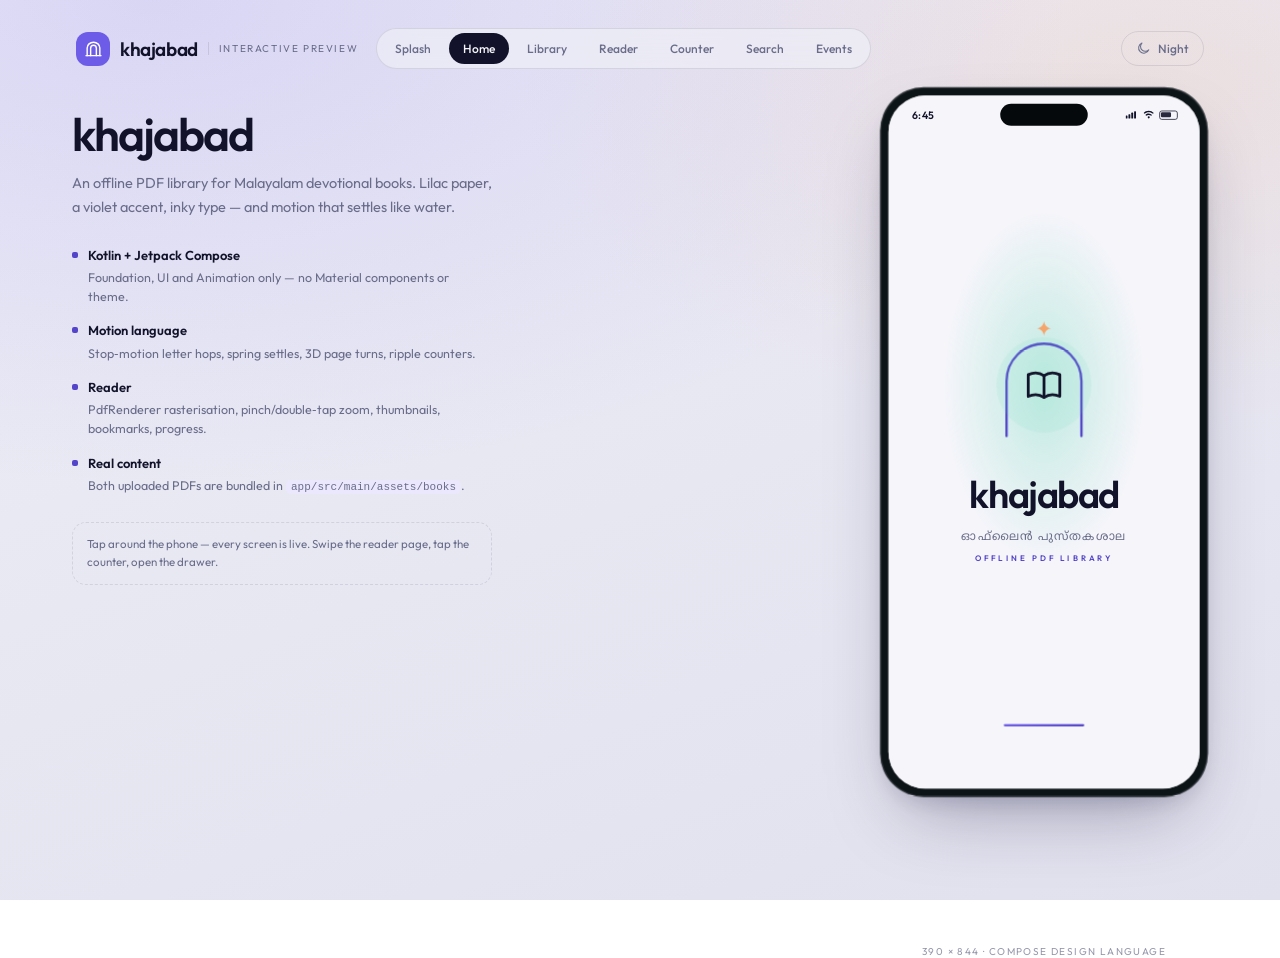
==== commit f22163c5: "preview: continuous page flow in the reader, legible chrome Co-authored-by: arena-agent <297053741+a" ====
--- a/preview/index.html
+++ b/preview/index.html
@@ -202,6 +202,9 @@
                 <img id="pageImg" alt="book page" />
                 <div class="page-shine"></div>
               </div>
+              <div class="page-card peek" id="nextCard">
+                <img id="nextImg" alt="next page" loading="lazy" />
+              </div>
             </div>
 
             <div class="reader-bottom" id="readerBottom">
--- a/preview/styles.css
+++ b/preview/styles.css
@@ -451,20 +451,20 @@
 @keyframes sweep { from { transform: translateX(-45%); } to { transform: translateX(45%); } }
 .featured-icon {
   width: 54px; height: 54px; border-radius: 18px; flex: none;
-  background: rgba(11, 30, 51, 0.10); display: grid; place-items: center;
+  background: rgba(18, 19, 42, 0.10); display: grid; place-items: center;
 }
 .featured-icon svg { width: 26px; height: 26px; color: var(--on-accent); stroke-width: 1.6; }
 .featured-body { flex: 1; min-width: 0; }
 .featured-title { font-size: 15px; color: var(--on-accent); white-space: nowrap; overflow: hidden; text-overflow: ellipsis; }
-.featured-meta { margin-top: 3px; font-size: 11.5px; color: rgba(11, 30, 51, 0.7); }
+.featured-meta { margin-top: 3px; font-size: 11.5px; color: rgba(18, 19, 42, 0.7); }
 .featured-go {
   width: 38px; height: 38px; border-radius: 50%; flex: none;
-  background: rgba(11, 30, 51, 0.12); display: grid; place-items: center;
+  background: rgba(18, 19, 42, 0.12); display: grid; place-items: center;
 }
 .featured-go svg { width: 16px; height: 16px; color: var(--on-accent); }
 .featured-progress {
   position: absolute; left: 0; bottom: 9px; height: 2.5px; border-radius: 100px;
-  background: rgba(11, 30, 51, 0.75); width: 25%; z-index: 2;
+  background: rgba(18, 19, 42, 0.75); width: 25%; z-index: 2;
 }
 
 .kicker {
@@ -566,10 +566,11 @@
   position: absolute; top: 0; left: 0; right: 0; z-index: 20;
   display: flex; align-items: center; gap: 8px;
   padding: 54px 14px 14px;
-  background: linear-gradient(180deg, rgba(4, 12, 16, 0.92), rgba(4, 12, 16, 0));
+  background: linear-gradient(180deg, rgba(7, 7, 13, 0.97), rgba(7, 7, 13, 0.86) 72%, transparent);
+  backdrop-filter: blur(14px);
   transition: opacity 0.25s, transform 0.3s var(--spring);
 }
-.reader.day .reader-top { background: linear-gradient(180deg, var(--bg-alt), transparent); }
+.reader.day .reader-top { background: linear-gradient(180deg, rgba(232, 232, 239, 0.97), rgba(232, 232, 239, 0.86) 72%, transparent); }
 .reader.chrome-off .reader-top { opacity: 0; transform: translateY(-14px); pointer-events: none; }
 .reader-title { flex: 1; min-width: 0; padding-left: 4px; }
 .reader-title b { display: block; font-size: 13.5px; font-weight: 500; white-space: nowrap; overflow: hidden; text-overflow: ellipsis; }
@@ -588,10 +589,15 @@
 .page-stage {
   position: absolute; inset: 0;
   display: block;
-  padding: 92px 0 0;
-  overflow: hidden;
+  padding: 0;
+  overflow-y: auto;
+  overflow-x: hidden;
   background: #07070d;
-}
+  scrollbar-width: none;
+}
+.page-stage::-webkit-scrollbar { display: none; }
+.page-stage .page-card { border-radius: 0; margin-bottom: 8px; }
+.page-stage .page-card.peek { opacity: 0.96; }
 .page-card {
   position: relative; width: 100%; aspect-ratio: 298 / 417;
   background: #fff; border-radius: 0; overflow: hidden;
@@ -621,16 +627,16 @@
 .reader-bottom {
   position: absolute; left: 0; right: 0; bottom: 0; z-index: 20;
   padding: 40px 18px 26px;
-  background: linear-gradient(0deg, rgba(4, 12, 16, 0.94), rgba(4, 12, 16, 0));
+  background: linear-gradient(0deg, rgba(7, 7, 13, 0.97), rgba(7, 7, 13, 0.86) 40%, transparent);
   transition: opacity 0.25s, transform 0.3s var(--spring);
 }
-.reader.day .reader-bottom { background: linear-gradient(0deg, var(--bg-alt), transparent); }
+.reader.day .reader-bottom { background: linear-gradient(0deg, rgba(232, 232, 239, 0.97), transparent); }
 .reader.chrome-off .reader-bottom { opacity: 0; transform: translateY(14px); pointer-events: none; }
 .reader-controls { display: flex; align-items: center; gap: 14px; }
 .r-btn.round { width: 44px; height: 44px; }
 .scrub { position: relative; flex: 1; height: 40px; display: flex; align-items: center; cursor: pointer; }
 .scrub-track { position: absolute; left: 0; right: 0; height: 4px; border-radius: 100px; background: rgba(255, 255, 255, 0.15); }
-.reader.day .scrub-track { background: rgba(11, 30, 51, 0.12); }
+.reader.day .scrub-track { background: rgba(18, 19, 42, 0.12); }
 .scrub-fill { position: absolute; left: 0; height: 4px; border-radius: 100px; background: var(--accent); width: 25%; }
 .scrub-thumb {
   position: absolute; width: 14px; height: 14px; border-radius: 50%;
@@ -649,7 +655,7 @@
 .count-stage { position: relative; display: grid; place-items: center; height: 322px; margin-top: 4px; }
 .count-ring { position: absolute; width: 322px; height: 322px; }
 .ring-glow { fill: rgba(101, 217, 184, 0.16); stroke: none; }
-.ring-track { fill: none; stroke: rgba(11, 30, 51, 0.08); stroke-width: 7; }
+.ring-track { fill: none; stroke: rgba(18, 19, 42, 0.08); stroke-width: 7; }
 html.dark .ring-track { stroke: rgba(255, 255, 255, 0.08); }
 .ring-fill {
   fill: none; stroke: var(--accent-deep); stroke-width: 7; stroke-linecap: round;
@@ -663,7 +669,7 @@
   color: #fbf6ed; display: flex; flex-direction: column; align-items: center; justify-content: center;
   border: 1px solid rgba(101, 217, 184, 0.25);
   transition: transform 0.16s var(--spring);
-  box-shadow: 0 24px 50px -20px rgba(11, 30, 51, 0.6);
+  box-shadow: 0 24px 50px -20px rgba(18, 19, 42, 0.6);
 }
 .tap-surface:active { transform: scale(0.965); }
 .count-num { font-size: 66px; font-weight: 600; line-height: 1; letter-spacing: -2px; }
@@ -770,7 +776,7 @@
   background: var(--surface);
   background: color-mix(in srgb, var(--surface) 97%, transparent);
   border: 1px solid var(--line);
-  box-shadow: 0 20px 40px -18px rgba(11, 30, 51, 0.4);
+  box-shadow: 0 20px 40px -18px rgba(18, 19, 42, 0.4);
   transition: opacity 0.25s, transform 0.35s var(--spring), background 0.4s;
 }
 .tabbar.hidden { opacity: 0; transform: translateY(18px); pointer-events: none; }
@@ -834,7 +840,7 @@
 .di-ico-svg { width: 17px; height: 17px; color: var(--text-soft); flex: none; }
 .drawer-toggle > span:nth-child(2) { flex: 1; font-size: 13px; font-weight: 500; }
 .switch {
-  width: 44px; height: 26px; border-radius: 100px; background: rgba(11, 30, 51, 0.14);
+  width: 44px; height: 26px; border-radius: 100px; background: rgba(18, 19, 42, 0.14);
   position: relative; display: block; border: 1px solid var(--line);
   transition: background 0.24s;
 }
